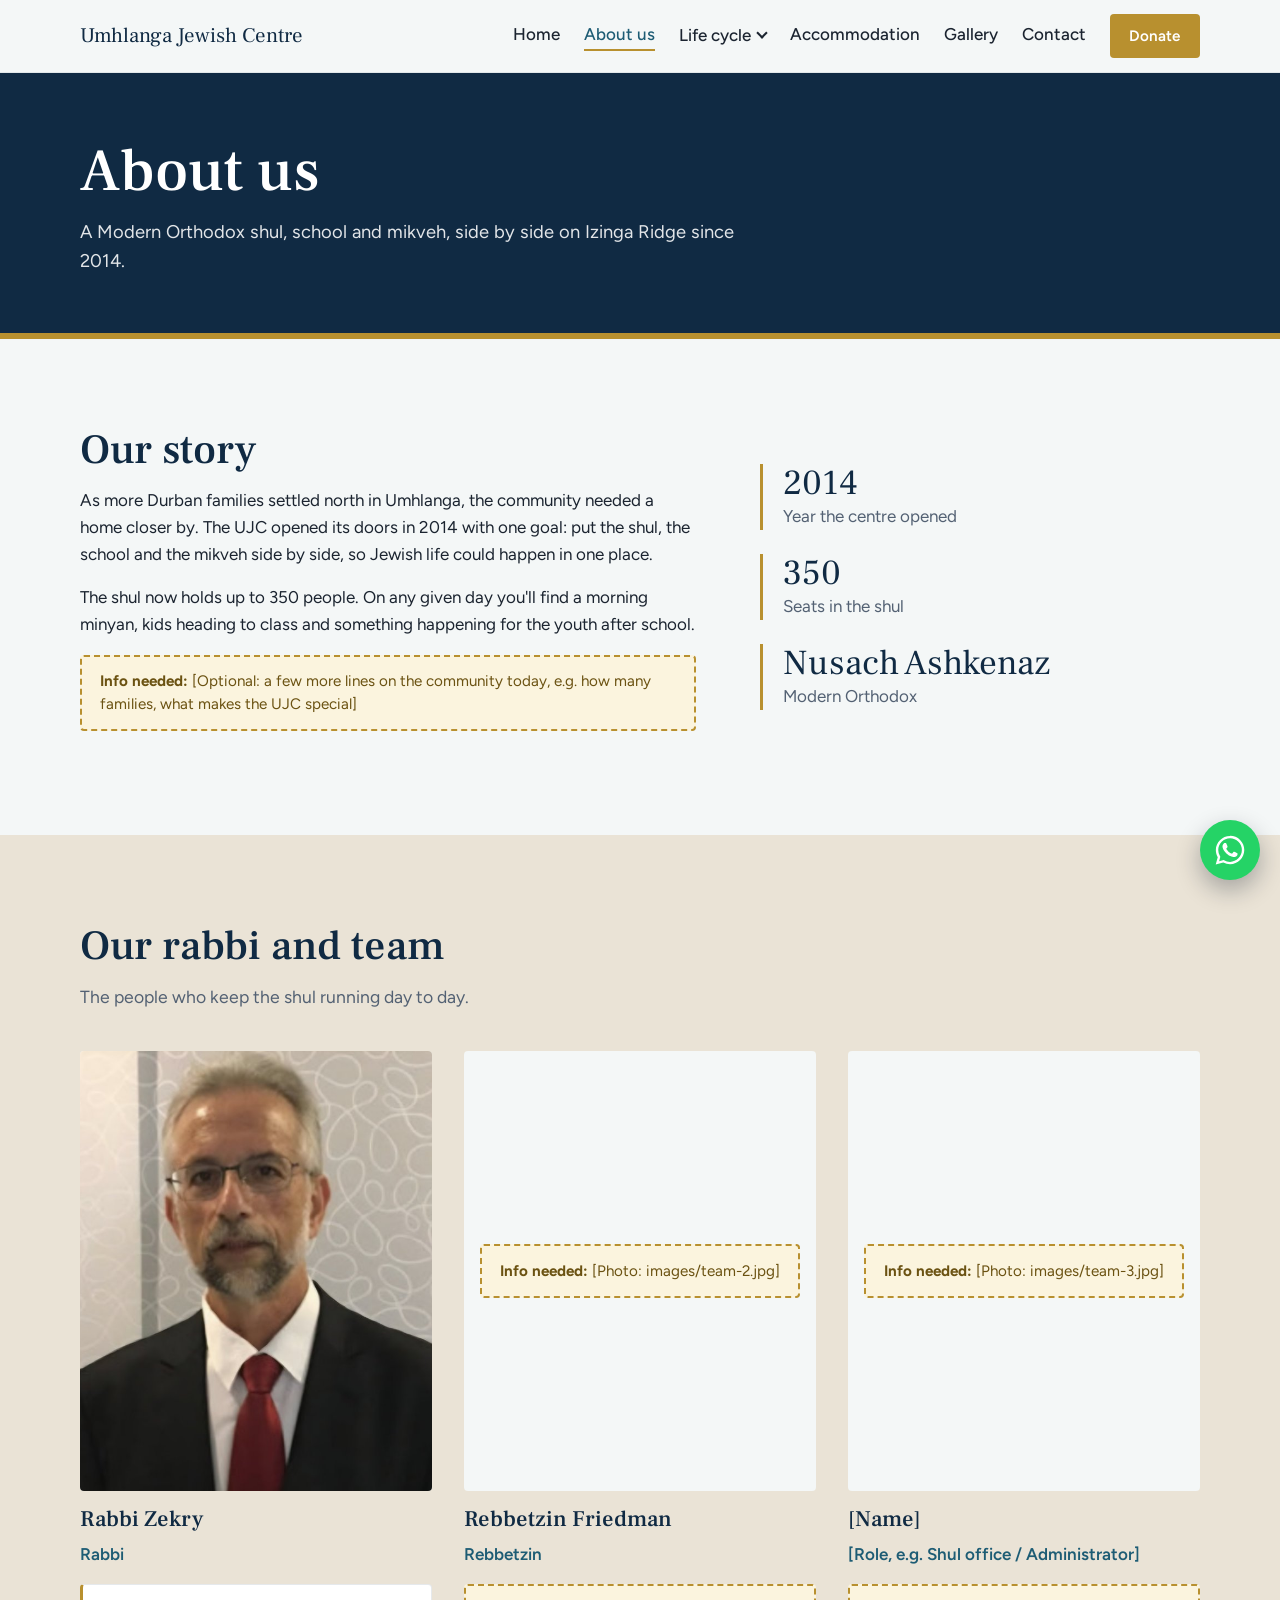
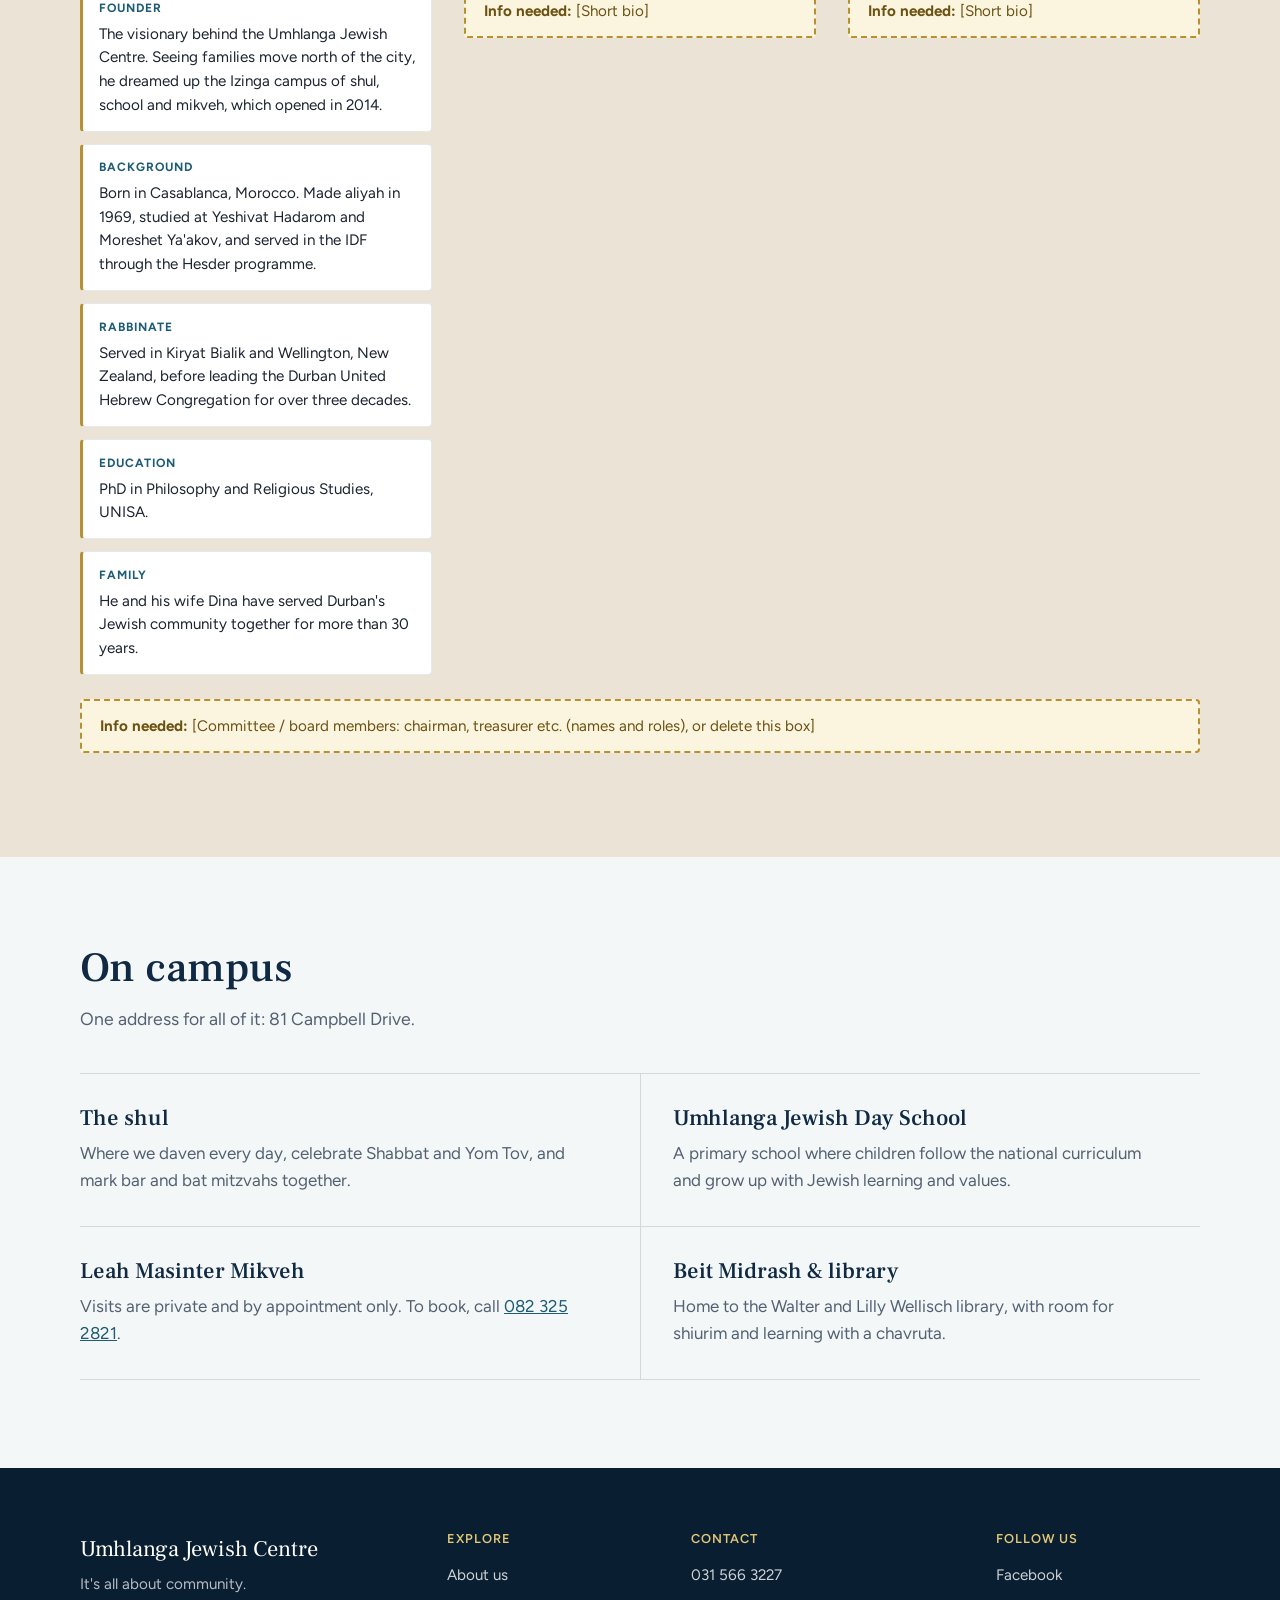
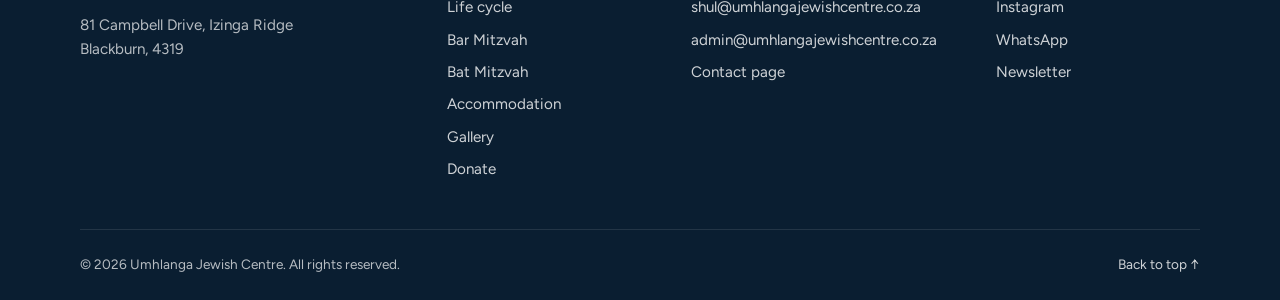
==== about.html @ f7ba9259 "Split Rabbi Zekry bio into labelled boxes Co-Authored-By: Claude Opus 5.5 <noreply@anthropic.com> Cl" ====
<!DOCTYPE html>
<html lang="en-ZA">
<head>
  <meta charset="UTF-8">
  <meta name="viewport" content="width=device-width, initial-scale=1, viewport-fit=cover">
  <title>About us | Umhlanga Jewish Centre</title>
  <meta name="description" content="The story of the Umhlanga Jewish Centre, our rabbi and team, and what's on our Izinga Ridge campus.">
  <meta name="theme-color" content="#F4F7F7">

  <!-- Favicon -->
  <link rel="icon" href="images/favicon.svg" type="image/svg+xml">
  <link rel="apple-touch-icon" href="images/apple-touch-icon.png">

  <!-- Link previews (WhatsApp, Facebook, etc.) -->
  <!-- TODO: change the URLs below if the live domain is different -->
  <meta property="og:type" content="website">
  <meta property="og:site_name" content="Umhlanga Jewish Centre">
  <meta property="og:title" content="About us | Umhlanga Jewish Centre">
  <meta property="og:description" content="The story of the Umhlanga Jewish Centre, our rabbi and team, and what's on our Izinga Ridge campus.">
  <meta property="og:url" content="https://www.umhlangajewishcentre.co.za/about.html">
  <meta property="og:image" content="https://www.umhlangajewishcentre.co.za/images/og-image.jpg">
  <meta property="og:image:width" content="1200">
  <meta property="og:image:height" content="630">
  <meta name="twitter:card" content="summary_large_image">

  <link rel="preconnect" href="https://fonts.googleapis.com">
  <link rel="preconnect" href="https://fonts.gstatic.com" crossorigin>
  <link href="https://fonts.googleapis.com/css2?family=Frank+Ruhl+Libre:wght@400;500;700&family=Figtree:wght@400;500;600&display=swap" rel="stylesheet">
  <link rel="stylesheet" href="css/style.css">
</head>
<body>

  <a class="skip-link" href="#main">Skip to content</a>

  <!-- ===== HEADER (same on every page) ===== -->
  <header class="site-header">
    <div class="container header-inner">
      <a href="index.html" class="brand">
        <img src="images/logo.png" alt="Umhlanga Jewish Centre" class="brand-logo" onerror="this.style.display='none';this.nextElementSibling.style.display='block'">
        <span class="brand-text">Umhlanga Jewish Centre</span>
      </a>

      <button class="nav-toggle" aria-expanded="false" aria-controls="site-nav" aria-label="Open menu">
        <span class="bar"></span>
        <span class="bar"></span>
        <span class="bar"></span>
      </button>

      <nav id="site-nav" class="site-nav" aria-label="Main">
        <a href="index.html">Home</a>
        <a href="about.html" aria-current="page" class="is-active">About us</a>
        <div class="nav-dropdown">
          <button class="dropdown-toggle" aria-expanded="false" aria-controls="lifecycle-menu">Life cycle <span class="caret" aria-hidden="true"></span></button>
          <ul class="dropdown-menu" id="lifecycle-menu">
            <li><a href="lifecycle.html">Overview</a></li>
            <li><a href="bar-mitzvah.html">Bar Mitzvah</a></li>
            <li><a href="bat-mitzvah.html">Bat Mitzvah</a></li>
          </ul>
        </div>
        <a href="accommodation.html">Accommodation</a>
        <a href="gallery.html">Gallery</a>
        <a href="contact.html">Contact</a>
        <a href="donate.html" class="btn btn-gold btn-small">Donate</a>
      </nav>
    </div>
  </header>

  <main id="main">

    <section class="page-hero">
      <div class="container">
        <h1>About us</h1>
        <p class="page-hero-lead">A Modern Orthodox shul, school and mikveh, side by side on Izinga Ridge since 2014.</p>
      </div>
    </section>

    <section class="section">
      <div class="container about-grid about-grid-light">
        <div>
          <h2>Our story</h2>
          <p>As more Durban families settled north in Umhlanga, the community needed a home closer by. The UJC opened its doors in 2014 with one goal: put the shul, the school and the mikveh side by side, so Jewish life could happen in one place.</p>
          <p>The shul now holds up to 350 people. On any given day you'll find a morning minyan, kids heading to class and something happening for the youth after school.</p>
          <div class="info-needed"><strong>Info needed:</strong> [Optional: a few more lines on the community today, e.g. how many families, what makes the UJC special]</div>
        </div>
        <dl class="facts facts-light">
          <div><dt>2014</dt><dd>Year the centre opened</dd></div>
          <div><dt>350</dt><dd>Seats in the shul</dd></div>
          <div><dt>Nusach Ashkenaz</dt><dd>Modern Orthodox</dd></div>
        </dl>
      </div>
    </section>

    <section class="section section-sand">
      <div class="container">
        <h2>Our rabbi and team</h2>
        <p class="section-lead">The people who keep the shul running day to day.</p>
        <div class="team-grid">
          <article class="team-member">
            <div class="team-photo has-photo"><img src="images/team-rabbi.jpg" alt="Rabbi Zekry" loading="lazy"></div>
            <h3>Rabbi Zekry</h3>
            <p class="team-role">Rabbi</p>
            <div class="bio-boxes">
              <div class="bio-box">
                <span class="bio-label">Founder</span>
                <p>The visionary behind the Umhlanga Jewish Centre. Seeing families move north of the city, he dreamed up the Izinga campus of shul, school and mikveh, which opened in 2014.</p>
              </div>
              <div class="bio-box">
                <span class="bio-label">Background</span>
                <p>Born in Casablanca, Morocco. Made aliyah in 1969, studied at Yeshivat Hadarom and Moreshet Ya'akov, and served in the IDF through the Hesder programme.</p>
              </div>
              <div class="bio-box">
                <span class="bio-label">Rabbinate</span>
                <p>Served in Kiryat Bialik and Wellington, New Zealand, before leading the Durban United Hebrew Congregation for over three decades.</p>
              </div>
              <div class="bio-box">
                <span class="bio-label">Education</span>
                <p>PhD in Philosophy and Religious Studies, UNISA.</p>
              </div>
              <div class="bio-box">
                <span class="bio-label">Family</span>
                <p>He and his wife Dina have served Durban's Jewish community together for more than 30 years.</p>
              </div>
            </div>
          </article>
          <article class="team-member">
            <div class="team-photo"><span class="info-needed"><strong>Info needed:</strong> [Photo: images/team-2.jpg]</span></div>
            <h3>Rebbetzin Friedman</h3>
            <p class="team-role">Rebbetzin</p>
            <div class="info-needed"><strong>Info needed:</strong> [Short bio]</div>
          </article>
          <article class="team-member">
            <div class="team-photo"><span class="info-needed"><strong>Info needed:</strong> [Photo: images/team-3.jpg]</span></div>
            <h3>[Name]</h3>
            <p class="team-role">[Role, e.g. Shul office / Administrator]</p>
            <div class="info-needed"><strong>Info needed:</strong> [Short bio]</div>
          </article>
        </div>
        <div class="info-needed"><strong>Info needed:</strong> [Committee / board members: chairman, treasurer etc. (names and roles), or delete this box]</div>
      </div>
    </section>

    <!-- ===== ON CAMPUS ===== -->
    <!-- Photos: add campus-shul.jpg, campus-school.jpg, campus-mikveh.jpg, campus-library.jpg to images/ (landscape, about 1200x800). Missing photos hide themselves. -->
    <section class="section" id="campus">
      <div class="container">
        <h2>On campus</h2>
        <p class="section-lead">One address for all of it: 81 Campbell Drive.</p>

        <div class="campus-list">
          <article class="campus-item">
            <div class="photo-frame"><img src="images/campus-shul.jpg" alt="Inside the UJC shul" class="campus-photo" loading="lazy" onerror="this.parentNode.style.display='none'"></div>
            <h3>The shul</h3>
            <p>Where we daven every day, celebrate Shabbat and Yom Tov, and mark bar and bat mitzvahs together.</p>
          </article>
          <article class="campus-item">
            <div class="photo-frame"><img src="images/campus-school.jpg" alt="Umhlanga Jewish Day School" class="campus-photo" loading="lazy" onerror="this.parentNode.style.display='none'"></div>
            <h3>Umhlanga Jewish Day School</h3>
            <p>A primary school where children follow the national curriculum and grow up with Jewish learning and values.</p>
          </article>
          <article class="campus-item">
            <div class="photo-frame"><img src="images/campus-mikveh.jpg" alt="Leah Masinter Mikveh" class="campus-photo" loading="lazy" onerror="this.parentNode.style.display='none'"></div>
            <h3>Leah Masinter Mikveh</h3>
            <p>Visits are private and by appointment only. To book, call <a href="tel:+27823252821">082 325 2821</a>.</p>
          </article>
          <article class="campus-item">
            <div class="photo-frame"><img src="images/campus-library.jpg" alt="The Beit Midrash and library" class="campus-photo" loading="lazy" onerror="this.parentNode.style.display='none'"></div>
            <h3>Beit Midrash &amp; library</h3>
            <p>Home to the Walter and Lilly Wellisch library, with room for shiurim and learning with a chavruta.</p>
          </article>
        </div>
      </div>
    </section>

  </main>

  <!-- ===== FOOTER (same on every page) ===== -->
  <footer class="site-footer">
    <div class="container footer-grid">
      <div class="footer-brand">
        <p class="footer-name">Umhlanga Jewish Centre</p>
        <p>It's all about community.</p>
        <address>
          81 Campbell Drive, Izinga Ridge<br>
          Blackburn, 4319
        </address>
      </div>

      <div>
        <h3 class="footer-heading">Explore</h3>
        <ul class="footer-links">
          <li><a href="about.html">About us</a></li>
          <li><a href="lifecycle.html">Life cycle</a></li>
          <li><a href="bar-mitzvah.html">Bar Mitzvah</a></li>
          <li><a href="bat-mitzvah.html">Bat Mitzvah</a></li>
          <li><a href="accommodation.html">Accommodation</a></li>
          <li><a href="gallery.html">Gallery</a></li>
          <li><a href="donate.html">Donate</a></li>
        </ul>
      </div>

      <div>
        <h3 class="footer-heading">Contact</h3>
        <ul class="footer-links">
          <li><a href="tel:+27315663227">031 566 3227</a></li>
          <li><a href="mailto:shul@umhlangajewishcentre.co.za">shul@umhlangajewishcentre.co.za</a></li>
          <li><a href="mailto:admin@umhlangajewishcentre.co.za">admin@umhlangajewishcentre.co.za</a></li>
          <li><a href="contact.html">Contact page</a></li>
        </ul>
      </div>

      <div>
        <h3 class="footer-heading">Follow us</h3>
        <ul class="footer-links">
          <!-- TODO: put the real page links in and remove any the UJC doesn't use -->
          <li><a href="https://www.facebook.com/" target="_blank" rel="noopener">Facebook</a></li>
          <li><a href="https://www.instagram.com/" target="_blank" rel="noopener">Instagram</a></li>
          <li><a href="https://wa.me/27000000000" target="_blank" rel="noopener">WhatsApp</a></li>
          <li><a href="mailto:shul@umhlangajewishcentre.co.za?subject=Please%20add%20me%20to%20the%20UJC%20newsletter">Newsletter</a></li>
        </ul>
      </div>
    </div>

    <div class="container footer-bottom">
      <!-- TODO: add the NPO / PBO number here once confirmed, e.g. "NPO 000-000" -->
      <p>&copy; <span id="year">2026</span> Umhlanga Jewish Centre. All rights reserved.</p>
      <p><a href="#main">Back to top &uarr;</a></p>
    </div>
  </footer>

  <!-- ===== WhatsApp bubble (every page) =====
       TODO: replace 27000000000 with the UJC WhatsApp number in international format,
       no + or spaces, e.g. 082 123 4567 becomes 27821234567. Must be a cellphone, not the landline. -->
  <a href="https://wa.me/27000000000?text=Hi%20UJC%2C%20I%20have%20a%20question" class="whatsapp-bubble" target="_blank" rel="noopener" aria-label="Chat to us on WhatsApp">
    <svg viewBox="0 0 24 24" width="30" height="30" aria-hidden="true" fill="currentColor"><path d="M17.47 14.38c-.3-.15-1.76-.87-2.03-.97-.27-.1-.47-.15-.67.15-.2.3-.77.97-.94 1.17-.17.2-.35.22-.65.07-.3-.15-1.26-.46-2.4-1.48-.89-.79-1.49-1.77-1.66-2.07-.17-.3-.02-.46.13-.61.13-.13.3-.35.45-.52.15-.17.2-.3.3-.5.1-.2.05-.37-.03-.52-.07-.15-.67-1.62-.92-2.22-.24-.58-.49-.5-.67-.51h-.57c-.2 0-.52.07-.79.37-.27.3-1.04 1.02-1.04 2.48 0 1.46 1.07 2.88 1.21 3.08.15.2 2.1 3.2 5.08 4.49.71.31 1.26.49 1.69.63.71.23 1.36.2 1.87.12.57-.09 1.76-.72 2.01-1.41.25-.7.25-1.29.17-1.41-.07-.13-.27-.2-.57-.35zM12.04 21.5h-.01a9.43 9.43 0 0 1-4.8-1.31l-.35-.21-3.57.94.95-3.48-.22-.36a9.4 9.4 0 0 1-1.44-5.02c0-5.2 4.24-9.44 9.45-9.44 2.52 0 4.89.99 6.67 2.77a9.37 9.37 0 0 1 2.76 6.68c0 5.21-4.24 9.44-9.44 9.44zm8.04-17.48A11.3 11.3 0 0 0 12.04.7C5.77.7.67 5.8.67 12.06c0 2 .52 3.96 1.52 5.68L.57 23.65l6.04-1.58a11.33 11.33 0 0 0 5.43 1.38h.01c6.27 0 11.37-5.1 11.37-11.37 0-3.04-1.18-5.89-3.34-8.04z"/></svg>
  </a>

  <!-- Sticky call / directions bar, phones only -->
  <nav class="action-bar" aria-label="Quick actions">
    <a href="tel:+27315663227" class="action-call">Call the office</a>
    <a href="https://www.google.com/maps/dir/?api=1&amp;destination=81+Campbell+Dr,+Izinga+Ridge,+Blackburn,+4319" class="action-directions" target="_blank" rel="noopener">Directions</a>
  </nav>

  <script src="js/main.js"></script>
</body>
</html>
---- css/style.css ----
/* ===== Tokens ===== */
:root {
  --ink: #102A43;       /* deep ocean navy */
  --ocean: #1D5C74;     /* Indian Ocean teal */
  --salt: #F4F7F7;      /* cool white */
  --sand: #EAE3D6;      /* beach sand, used sparingly */
  --gold: #B8902F;      /* Torah-crown gold */
  --gold-light: #E3C877;
  --text: #1B2430;
  --muted: #536173;

  --serif: "Frank Ruhl Libre", Georgia, serif;
  --sans: "Figtree", system-ui, sans-serif;

  --max: 1120px;

  /* One radius scale: square-ish, it's a place, not an app */
  --radius: 4px;
  --radius-lg: 6px;

  --ease-out: cubic-bezier(0.23, 1, 0.32, 1);
}

* { box-sizing: border-box; margin: 0; padding: 0; }

html {
  scroll-behavior: smooth;
  scroll-padding-top: 80px;
  -webkit-tap-highlight-color: transparent;
  -webkit-text-size-adjust: 100%;
}

/* Taps fire instantly, and button labels don't get selected on long-press */
button, .btn, .nav-toggle, .site-nav a, .action-bar a {
  touch-action: manipulation;
  user-select: none;
  -webkit-user-select: none;
}

body {
  font-family: var(--sans);
  font-size: 1.0625rem;
  line-height: 1.6;
  color: var(--text);
  background: var(--salt);
}

img { max-width: 100%; display: block; }

a { color: var(--ocean); }

:focus-visible { outline: 3px solid var(--gold); outline-offset: 3px; }

h1, h2, h3 { font-family: var(--serif); font-weight: 500; line-height: 1.15; color: var(--ink); }
h1 { font-size: clamp(2.4rem, 5vw, 3.75rem); }
h2 { font-size: clamp(2rem, 3.5vw, 2.6rem); margin-bottom: 0.75rem; }
h3 { font-size: 1.4rem; margin-bottom: 0.5rem; }

.container { width: min(var(--max), 100% - 2.5rem); margin-inline: auto; }

.skip-link { position: absolute; left: -999px; top: 0; background: var(--gold); color: var(--ink); padding: 0.5rem 1rem; z-index: 100; }
.skip-link:focus { left: 1rem; }

.small { font-size: 0.9rem; color: var(--muted); }

/* ===== Buttons ===== */
.btn {
  display: inline-block;
  font-family: var(--sans);
  font-weight: 600;
  font-size: 1rem;
  padding: 0.8rem 1.5rem;
  border-radius: var(--radius);
  text-decoration: none;
  border: 2px solid transparent;
  transition: background-color 160ms ease, color 160ms ease, transform 120ms var(--ease-out);
}
.btn:active { transform: scale(0.97); }
.btn-small { padding: 0.5rem 1.1rem; font-size: 0.95rem; }
.btn-gold { background: var(--gold); color: #fff; }
.btn-ghost { border-color: rgba(255,255,255,0.6); color: #fff; }
.btn-ocean { background: var(--ocean); color: #fff; }

/* ===== Header ===== */
.site-header {
  position: sticky; top: 0; z-index: 50;
  background: rgba(244, 247, 247, 0.95);
  backdrop-filter: blur(8px);
  border-bottom: 1px solid rgba(16, 42, 67, 0.08);
}
.site-header { padding-top: env(safe-area-inset-top, 0px); }
.header-inner { display: flex; align-items: center; justify-content: space-between; height: 72px; }
.brand { text-decoration: none; display: flex; align-items: center; }
.brand-logo { height: 48px; width: auto; }
.brand-text { display: none; font-family: var(--serif); font-size: 1.3rem; color: var(--ink); }

.site-nav { display: flex; align-items: center; gap: 1.75rem; }
.site-nav a:not(.btn) { color: var(--text); text-decoration: none; font-weight: 500; }

.site-nav a:not(.btn) {
  background: linear-gradient(var(--gold), var(--gold)) left bottom / 0% 2px no-repeat;
  padding-bottom: 2px;
  transition: background-size 200ms var(--ease-out), color 160ms ease;
}
.site-nav a.is-active:not(.btn) { color: var(--ocean); background-size: 100% 2px; }

.nav-toggle { display: none; background: none; border: 0; width: 44px; height: 44px; padding: 10px; cursor: pointer; border-radius: var(--radius); }
.nav-toggle .bar { display: block; height: 2px; background: var(--ink); border-radius: 2px; margin: 5px 0; transition: transform 200ms var(--ease-out), opacity 160ms ease; }
.nav-toggle[aria-expanded="true"] .bar:nth-child(1) { transform: translateY(7px) rotate(45deg); }
.nav-toggle[aria-expanded="true"] .bar:nth-child(2) { opacity: 0; }
.nav-toggle[aria-expanded="true"] .bar:nth-child(3) { transform: translateY(-7px) rotate(-45deg); }

/* ===== Hero ===== */
.hero {
  background:
    linear-gradient(rgba(16,42,67,0.86), rgba(16,42,67,0.86)),
    url("../images/hero.jpg") center / cover no-repeat,
    var(--ink);
  color: #fff;
  padding: 5rem 0 6rem;
  min-height: calc(100svh - 72px);
  display: flex;
  align-items: center;
  position: relative;
  overflow: hidden;
}
.hero-inner { width: min(var(--max), 100% - 2.5rem); }

/* Hero enters once on load */
.hero-copy, .shabbat-card { animation: hero-in 700ms var(--ease-out) both; }
.shabbat-card { animation-delay: 120ms; }
@keyframes hero-in { from { opacity: 0; transform: translateY(12px); } }
/* Soft wave at the base: the coastline */
.hero::after {
  content: "";
  position: absolute; left: 0; right: 0; bottom: -1px; height: 60px;
  background: var(--salt);
  clip-path: path("M0,40 C240,10 480,60 720,35 C960,10 1200,55 1440,30 L1440,60 L0,60 Z");
  -webkit-mask: none;
}
@supports not (clip-path: path("M0,0")) { .hero::after { display: none; } }

.hero-inner { display: grid; grid-template-columns: 1.3fr 1fr; gap: 4rem; align-items: center; }
.hero h1 { color: #fff; margin-bottom: 1.25rem; max-width: 16ch; }
.hero-hebrew { font-family: var(--serif); font-size: clamp(3.5rem, 8vw, 6rem); line-height: 1; color: var(--gold-light); text-align: left; margin-bottom: 0.5rem; }
.hero-lead { font-size: 1.15rem; max-width: 52ch; color: rgba(255,255,255,0.88); margin-bottom: 2rem; }
.hero-actions { display: flex; flex-wrap: wrap; gap: 1rem; }

/* The memorable element: the live Shabbat card */
.shabbat-card {
  background: var(--salt);
  color: var(--text);
  border-radius: var(--radius-lg);
  padding: 2rem;
  border-top: 6px solid var(--gold);
  box-shadow: 0 30px 60px rgba(5, 20, 35, 0.35);
}
.shabbat-label { font-weight: 600; color: var(--ocean); margin-bottom: 0.25rem; }
.shabbat-parsha { font-family: var(--serif); font-size: 2rem; color: var(--ink); line-height: 1.2; }
.shabbat-hebdate { font-family: var(--serif); font-size: 1.15rem; color: var(--gold); text-align: left; margin-bottom: 1.25rem; min-height: 1.5em; }
.shabbat-row { display: flex; justify-content: space-between; align-items: baseline; padding: 0.85rem 0; border-top: 1px solid rgba(16,42,67,0.12); }
.shabbat-row strong { font-family: var(--serif); font-size: 2.2rem; font-weight: 500; color: var(--ink); font-variant-numeric: tabular-nums; }
.shabbat-date { color: var(--muted); margin-top: 0.5rem; }
.shabbat-note { font-size: 0.8rem; color: var(--muted); margin-top: 0.25rem; }

/* Loading shimmer while Hebcal loads */
.skeleton {
  display: inline-block; vertical-align: middle; border-radius: var(--radius);
  background: linear-gradient(90deg, #e2e8ec 25%, #f1f4f6 50%, #e2e8ec 75%);
  background-size: 200% 100%;
  animation: shimmer 1.2s linear infinite;
}
.skeleton-title { width: 70%; height: 1.6rem; }
.skeleton-time { width: 5.5rem; height: 1.8rem; }
@keyframes shimmer { from { background-position: 200% 0; } to { background-position: -200% 0; } }

/* ===== Sections ===== */
.section { padding: 5.5rem 0; }
.section-lead { color: var(--muted); max-width: 60ch; margin-bottom: 2.5rem; font-size: 1.1rem; }

.section-ocean { background: var(--ink); color: rgba(255,255,255,0.88); }
.section-ocean h2, .section-ocean h3 { color: #fff; }
.section-ocean a:not(.btn) { color: var(--gold-light); }
.section-ocean .small { color: rgba(255,255,255,0.7); }

.section-sand { background: var(--sand); }

/* Service times */
.times-grid { display: grid; grid-template-columns: 1fr 1fr; gap: 3rem; }
.times-block h3 { padding-bottom: 0.5rem; border-bottom: 2px solid var(--gold); }
.times-table { width: 100%; border-collapse: collapse; }
.times-table th { position: absolute; width: 1px; height: 1px; overflow: hidden; clip: rect(0 0 0 0); white-space: nowrap; }
.times-table td { padding: 0.9rem 0; border-bottom: 1px solid rgba(16,42,67,0.1); vertical-align: top; }
.times-table td:last-child { text-align: right; font-weight: 600; color: var(--ink); white-space: nowrap; padding-left: 1rem; }
.times-help { margin-top: 2rem; color: var(--muted); }

/* About */
.about-grid { display: grid; grid-template-columns: 1.4fr 1fr; gap: 4rem; align-items: center; }
.about-grid p { max-width: 60ch; margin-bottom: 1rem; }
.facts { display: grid; gap: 1.5rem; }
.facts div { border-left: 3px solid var(--gold); padding-left: 1.25rem; }
.facts dt { font-family: var(--serif); font-size: 2.2rem; color: #fff; line-height: 1.1; }
.facts dd { color: rgba(255,255,255,0.7); }

/* Campus */
.campus-list { display: grid; grid-template-columns: repeat(2, 1fr); gap: 0; border-top: 1px solid rgba(16,42,67,0.15); }
.campus-item { padding: 2rem 2rem 2rem 0; border-bottom: 1px solid rgba(16,42,67,0.15); }
.campus-item:nth-child(even) { padding-left: 2rem; border-left: 1px solid rgba(16,42,67,0.15); }
.campus-item p { color: var(--muted); max-width: 46ch; }
.photo-frame { overflow: hidden; border-radius: var(--radius); margin-bottom: 1.25rem; aspect-ratio: 3 / 2; background: var(--sand); }
.campus-photo { width: 100%; height: 100%; object-fit: cover; transition: transform 400ms var(--ease-out); }

/* Events */
.events-layout { display: grid; grid-template-columns: 1.5fr 1fr; gap: 2rem; align-items: start; }
.events-list { display: grid; gap: 1rem; }
.event { display: flex; gap: 1.5rem; align-items: center; background: var(--salt); padding: 1.25rem 1.5rem; border-radius: var(--radius-lg); }
.event-date { flex: 0 0 72px; text-align: center; background: var(--ink); color: #fff; border-radius: var(--radius); padding: 0.5rem 0; }
.event-day { display: block; font-family: var(--serif); font-size: 1.6rem; line-height: 1.1; }
.event-month { font-size: 0.8rem; color: var(--gold-light); }
.event h3 { font-size: 1.25rem; margin-bottom: 0.2rem; }
.event p { color: var(--muted); }
.newsletter-card { background: var(--ink); color: rgba(255,255,255,0.85); border-radius: var(--radius-lg); padding: 2rem; border-top: 6px solid var(--gold); }
.newsletter-card h3 { color: #fff; }
.newsletter-card p { margin-bottom: 1.5rem; }
.newsletter-card .btn-ocean { background: var(--gold); }

/* Donate */
.donate-grid { display: grid; grid-template-columns: repeat(3, 1fr); gap: 1.5rem; }
.donate-option { background: #fff; border: 1px solid rgba(16,42,67,0.12); border-radius: var(--radius-lg); padding: 2rem; display: flex; flex-direction: column; gap: 1rem; align-items: flex-start; }
.donate-option p { color: var(--muted); }
.qr { width: 140px; height: auto; border-radius: var(--radius); }
.bank { width: 100%; }
.bank div { display: flex; justify-content: space-between; gap: 1rem; padding: 0.4rem 0; border-bottom: 1px dashed rgba(16,42,67,0.15); }
.bank dt { color: var(--muted); }
.tax-note { margin-top: 1.5rem; padding: 1rem 1.25rem; background: var(--sand); border-left: 4px solid var(--gold); border-radius: var(--radius); }
.bank dd { font-weight: 600; text-align: right; font-variant-numeric: tabular-nums; }

/* Contact */
.contact-grid { display: grid; grid-template-columns: 1fr 1.3fr; gap: 3rem; align-items: start; }
address { font-style: normal; font-size: 1.2rem; margin: 1rem 0 1.5rem; color: #fff; }
.address-big { font-family: var(--serif); font-size: clamp(2.2rem, 4.5vw, 3.4rem); line-height: 1.05; margin: 1.25rem 0 1.75rem; }
.address-big span { display: block; font-family: var(--sans); font-size: 1.05rem; color: rgba(255,255,255,0.7); margin-top: 0.75rem; line-height: 1.5; }
.contact-actions { display: flex; flex-wrap: wrap; gap: 0.75rem; margin-bottom: 2rem; }
.contact-list { list-style: none; margin-bottom: 1.5rem; }
.contact-list li { padding: 0.5rem 0; border-bottom: 1px solid rgba(255,255,255,0.12); }
.contact-list span { display: inline-block; width: 80px; color: rgba(255,255,255,0.6); }
.map iframe { width: 100%; height: 380px; border: 0; border-radius: var(--radius-lg); }

/* Footer */
.site-footer { background: #0A1E31; color: rgba(255,255,255,0.7); padding: 4rem 0 0; font-size: 0.95rem; }
.footer-grid { display: grid; grid-template-columns: 1.6fr 1fr 1.3fr 1fr; gap: 2.5rem; padding-bottom: 3rem; }
.footer-name { font-family: var(--serif); font-size: 1.4rem; color: #fff; margin-bottom: 0.25rem; }
.site-footer address { font-style: normal; margin: 1rem 0 0; font-size: 0.95rem; color: rgba(255,255,255,0.7); }
.footer-heading { font-family: var(--sans); font-size: 0.8rem; font-weight: 600; letter-spacing: 0.08em; text-transform: uppercase; color: var(--gold-light); margin-bottom: 1rem; }
.footer-links { list-style: none; display: grid; gap: 0.5rem; }
.site-footer a { color: rgba(255,255,255,0.8); text-decoration: none; overflow-wrap: anywhere; }
.footer-bottom { display: flex; justify-content: space-between; flex-wrap: wrap; gap: 1rem; padding: 1.5rem 0 calc(1.5rem + env(safe-area-inset-bottom, 0px)); border-top: 1px solid rgba(255,255,255,0.1); font-size: 0.85rem; }

/* ===== Hover layer: mouse/trackpad only, so taps don't leave stuck hover states ===== */
@media (hover: hover) and (pointer: fine) {
  a:hover { color: var(--ink); }
  .btn-gold:hover { background: var(--ink); color: #fff; }
  .btn-ghost:hover { background: #fff; color: var(--ink); }
  .btn-ocean:hover { background: var(--ink); color: #fff; }
  .site-nav a:not(.btn):hover { color: var(--ocean); background-size: 100% 2px; }
  .newsletter-card .btn-ocean:hover { background: #fff; color: var(--ink); }
  .section-ocean .btn-ghost:hover { color: var(--ink); }
  .site-footer a:hover { color: var(--gold-light); }
  .campus-item:hover .campus-photo { transform: scale(1.03); }
}

/* ===== Mobile action bar: call or get directions in one tap ===== */
.action-bar { display: none; }

/* ===== Responsive ===== */
@media (max-width: 900px) {
  .hero-inner, .about-grid, .contact-grid, .times-grid { grid-template-columns: 1fr; gap: 2.5rem; }
  .donate-grid, .events-layout { grid-template-columns: 1fr; }
  .footer-grid { grid-template-columns: 1fr 1fr; }
  .hero { padding: 3.5rem 0 5rem; }
}

@media (max-width: 760px) {
  .nav-toggle { display: block; }
  /* backdrop-filter would trap the fixed menu inside the header, so use a solid header on phones */
  .site-header { backdrop-filter: none; -webkit-backdrop-filter: none; background: var(--salt); }
  /* Full-screen menu */
  .site-nav {
    display: none;
    position: fixed; top: calc(72px + env(safe-area-inset-top, 0px)); left: 0; right: 0; bottom: 0;
    flex-direction: column; align-items: stretch; gap: 0;
    background: var(--salt); padding: 1rem 1.25rem 2rem;
    overflow-y: auto; overscroll-behavior: contain;
  }
  .site-nav.open { display: flex; }
  .site-nav a:not(.btn) { padding: 1rem 0; font-size: 1.35rem; font-family: var(--serif); border-bottom: 1px solid rgba(16,42,67,0.1); background: none; }
  .site-nav .btn { margin-top: 1.5rem; text-align: center; padding: 1rem; }

  .hero { min-height: calc(100svh - 72px - 64px); }
  .hero-actions .btn, .contact-actions .btn { flex: 1 1 100%; text-align: center; }

  .action-bar {
    display: flex; position: fixed; left: 0; right: 0; bottom: 0; z-index: 40;
    background: var(--ink); padding: 0.6rem 0.75rem calc(0.6rem + env(safe-area-inset-bottom, 0px));
    gap: 0.6rem; box-shadow: 0 -8px 24px rgba(5,20,35,0.2);
  }
  .action-bar a {
    flex: 1; text-align: center; min-height: 44px; display: flex; align-items: center; justify-content: center;
    font-weight: 600; text-decoration: none; border-radius: var(--radius);
    transition: transform 120ms var(--ease-out);
  }
  .action-bar a:active { transform: scale(0.97); }
  .action-call { background: var(--gold); color: #fff; }
  .action-directions { border: 2px solid rgba(255,255,255,0.5); color: #fff; }
  body { padding-bottom: calc(64px + env(safe-area-inset-bottom, 0px)); }
  body.menu-open { overflow: hidden; }
  body.menu-open .action-bar { display: none; }

  .campus-list { grid-template-columns: 1fr; }
  .campus-item, .campus-item:nth-child(even) { padding: 1.5rem 0; border-left: 0; }
  .section { padding: 4rem 0; }
}

@media (max-width: 480px) {
  .footer-grid { grid-template-columns: 1fr; }
  .times-table td:last-child { white-space: normal; }
  .donate-option { padding: 1.5rem; min-width: 0; }
  .bank div { flex-wrap: wrap; }
  .bank dd { overflow-wrap: anywhere; }
}

@media (prefers-reduced-motion: reduce) {
  html { scroll-behavior: auto; }
  * { transition: none !important; animation: none !important; }
  .skeleton { background: #e2e8ec; }
}

/* =====================================================================
   MULTI-PAGE ADDITIONS
   ===================================================================== */

/* ===== Info-needed boxes: search the HTML for "info-needed" to find every gap ===== */
.info-needed {
  display: block;
  margin: 1rem 0;
  padding: 0.85rem 1.1rem;
  background: #FBF4DE;
  border: 2px dashed var(--gold);
  border-radius: var(--radius);
  color: #6B5212;
  font-size: 0.95rem;
  line-height: 1.5;
}
.info-needed strong { color: #6B5212; }

/* ===== Dropdown (Life cycle) ===== */
.nav-dropdown { position: relative; }
.dropdown-toggle {
  background: none; border: 0; cursor: pointer;
  font: 500 1.0625rem var(--sans); color: var(--text);
  display: inline-flex; align-items: center; gap: 0.4rem; padding: 0 0 2px;
}
.dropdown-toggle.is-active { color: var(--ocean); }
.caret { width: 8px; height: 8px; border-right: 2px solid currentColor; border-bottom: 2px solid currentColor; transform: translateY(-2px) rotate(45deg); transition: transform 200ms var(--ease-out); }
.dropdown-toggle[aria-expanded="true"] .caret { transform: translateY(1px) rotate(-135deg); }

.dropdown-menu {
  list-style: none;
  position: absolute; top: calc(100% + 18px); left: -1rem;
  min-width: 210px;
  background: #fff;
  border-top: 3px solid var(--gold);
  border-radius: var(--radius);
  box-shadow: 0 18px 40px rgba(5, 20, 35, 0.18);
  padding: 0.5rem 0;
  opacity: 0; visibility: hidden; transform: translateY(-6px);
  transition: opacity 160ms ease, transform 200ms var(--ease-out), visibility 0s linear 200ms;
}
.nav-dropdown.open .dropdown-menu {
  opacity: 1; visibility: visible; transform: none;
  transition: opacity 160ms ease, transform 200ms var(--ease-out);
}
.dropdown-menu a { display: block; padding: 0.6rem 1.25rem; background: none !important; }
.dropdown-menu a.is-active { color: var(--ocean); font-weight: 600; }

.site-nav { gap: 1.5rem; }
.site-nav .btn[aria-current="page"] { background: var(--ink); }

/* ===== WhatsApp bubble ===== */
.whatsapp-bubble {
  position: fixed; right: 1.25rem; bottom: 1.25rem; z-index: 45;
  width: 60px; height: 60px; border-radius: 50%;
  background: #25D366; color: #fff;
  display: flex; align-items: center; justify-content: center;
  box-shadow: 0 10px 25px rgba(5, 20, 35, 0.3);
  transition: transform 160ms var(--ease-out);
}
.whatsapp-bubble:active { transform: scale(0.94); }
.whatsapp-bubble:hover { color: #fff; }

/* ===== Inner page header ===== */
.page-hero {
  background: var(--ink);
  color: rgba(255,255,255,0.88);
  padding: 4rem 0 3.5rem;
  border-bottom: 6px solid var(--gold);
}
.page-hero h1 { color: #fff; margin-bottom: 0.75rem; }
.page-hero-hebrew { font-family: var(--serif); font-size: clamp(1.6rem, 3vw, 2.2rem); color: var(--gold-light); text-align: left; margin-bottom: 0.25rem; }
.page-hero-lead { font-size: 1.15rem; max-width: 56ch; }

.narrow { max-width: 760px; }
.intro { font-family: var(--serif); font-size: clamp(1.3rem, 2.4vw, 1.6rem); line-height: 1.45; color: var(--ink); }
.mt { margin-top: 2rem; }

/* ===== Home quick links ===== */
.quick-links { list-style: none; display: grid; grid-template-columns: repeat(4, 1fr); gap: 0; margin-top: 2rem; border-top: 1px solid rgba(255,255,255,0.15); }
.quick-links li { border-bottom: 1px solid rgba(255,255,255,0.15); }
.quick-links li + li { border-left: 1px solid rgba(255,255,255,0.15); }
.quick-links a { display: block; padding: 1.75rem 1.5rem 1.75rem 0; text-decoration: none; height: 100%; }
.quick-links li + li a { padding-left: 1.5rem; }
.ql-title { display: block; font-family: var(--serif); font-size: 1.45rem; color: #fff; margin-bottom: 0.35rem; }
.ql-text { color: rgba(255,255,255,0.7); font-size: 0.95rem; }
.section-ocean .quick-links a { color: inherit; }

/* ===== About (light versions) ===== */
.about-grid-light p { color: var(--text); }
.facts-light dt { color: var(--ink); }
.facts-light dd { color: var(--muted); }

.team-grid { display: grid; grid-template-columns: repeat(3, 1fr); gap: 2rem; margin-bottom: 1.5rem; }
.team-photo { aspect-ratio: 4 / 5; background: var(--salt); border-radius: var(--radius); display: flex; align-items: center; justify-content: center; padding: 1rem; margin-bottom: 1rem; }
.team-photo .info-needed { margin: 0; }
.team-photo.has-photo { padding: 0; overflow: hidden; }
.team-photo.has-photo img { width: 100%; height: 100%; object-fit: cover; object-position: center 20%; display: block; }
.team-role { color: var(--ocean); font-weight: 600; margin-bottom: 0.5rem; }

/* ===== Life cycle / commemoration lists ===== */
.life-list { display: grid; gap: 0; }
.life-item { padding: 2.5rem 0; border-bottom: 1px solid rgba(16,42,67,0.15); max-width: 760px; }
.life-item:first-child { padding-top: 0; }
.life-item h2 { font-size: clamp(1.6rem, 2.8vw, 2rem); }
.life-item > p { color: var(--muted); max-width: 60ch; margin-bottom: 1rem; }
.life-item-feature { max-width: none; background: var(--sand); padding: 2.5rem; border: 0; border-left: 6px solid var(--gold); margin: 1rem 0; border-radius: var(--radius); }
.life-actions { display: flex; flex-wrap: wrap; gap: 0.75rem; }

/* ===== Booking steps (a real sequence, so numbered) ===== */
.steps { list-style: none; counter-reset: step; display: grid; gap: 0; max-width: 820px; }
.steps li { counter-increment: step; position: relative; padding: 0 0 2rem 4rem; }
.steps li::before {
  content: counter(step);
  position: absolute; left: 0; top: -0.2rem;
  width: 2.6rem; height: 2.6rem; border-radius: 50%;
  background: var(--ink); color: var(--gold-light);
  font-family: var(--serif); font-size: 1.3rem;
  display: flex; align-items: center; justify-content: center;
}
.steps li:not(:last-child)::after { content: ""; position: absolute; left: 1.25rem; top: 2.6rem; bottom: 0.2rem; width: 2px; background: rgba(16,42,67,0.15); }
.steps p { color: var(--muted); }

.ticks { list-style: none; display: grid; gap: 0.6rem; margin-bottom: 1rem; max-width: 60ch; }
.ticks li { padding-left: 1.75rem; position: relative; }
.ticks li::before { content: ""; position: absolute; left: 0.2rem; top: 0.45rem; width: 0.45rem; height: 0.8rem; border-right: 2px solid var(--gold); border-bottom: 2px solid var(--gold); transform: rotate(45deg); }

.enquire { display: grid; grid-template-columns: 1.2fr 1fr; gap: 2.5rem; align-items: center; }
.enquire p { max-width: 50ch; }
.enquire-actions { display: flex; flex-direction: column; gap: 0.75rem; }
.enquire-actions .btn { text-align: center; }

/* ===== Gallery ===== */
.gallery-grid { display: grid; grid-template-columns: repeat(3, 1fr); gap: 1.25rem; margin-top: 2rem; }
.gallery-item { margin: 0; }
.gallery-open { display: block; width: 100%; padding: 0; border: 0; cursor: zoom-in; background: var(--sand); border-radius: var(--radius); overflow: hidden; aspect-ratio: 4 / 3; }
.gallery-open img { width: 100%; height: 100%; object-fit: cover; transition: transform 400ms var(--ease-out); }
.gallery-placeholder { display: none; }
.gallery-item.is-missing .gallery-open { cursor: default; border: 2px dashed var(--gold); background: #FBF4DE; display: flex; align-items: center; justify-content: center; padding: 1rem; }
.gallery-item.is-missing img { display: none; }
.gallery-item.is-missing .gallery-placeholder { display: block; color: #6B5212; font: 0.9rem var(--sans); }
.gallery-item figcaption { margin-top: 0.5rem; font-size: 0.95rem; color: var(--muted); }

.lightbox { border: 0; padding: 0; background: transparent; max-width: min(1100px, 94vw); margin: auto; }
.lightbox::backdrop { background: rgba(5, 20, 35, 0.88); }
.lightbox img { max-height: 80vh; width: auto; margin: 0 auto; border-radius: var(--radius); }
.lightbox p { color: #fff; text-align: center; margin-top: 0.75rem; }
.lightbox-close { position: fixed; top: 1rem; right: 1rem; width: 44px; height: 44px; border-radius: 50%; border: 0; background: #fff; color: var(--ink); font-size: 1.8rem; line-height: 1; cursor: pointer; }

/* ===== Contact (light version) ===== */
.contact-grid-light address, .contact-grid-light .address-big { color: var(--ink); }
.contact-grid-light .address-big span { color: var(--muted); }
.contact-grid-light .contact-list li { border-bottom-color: rgba(16,42,67,0.12); }
.contact-grid-light .contact-list span { color: var(--muted); width: 95px; }
.visitor-note { margin-top: 1.5rem; padding: 1.5rem; background: var(--sand); border-left: 4px solid var(--gold); border-radius: var(--radius); }

@media (hover: hover) and (pointer: fine) {
  .nav-dropdown:hover .dropdown-toggle { color: var(--ocean); }
  .dropdown-menu a:hover { background: var(--salt) !important; color: var(--ocean); }
  .quick-links a:hover .ql-title { color: var(--gold-light); }
  .gallery-open:hover img { transform: scale(1.03); }
  .whatsapp-bubble:hover { transform: scale(1.06); }
}

@media (max-width: 1080px) {
  .site-nav { gap: 1.1rem; }
  .site-nav a:not(.btn), .dropdown-toggle { font-size: 0.98rem; }
}

@media (max-width: 900px) {
  .quick-links { grid-template-columns: 1fr 1fr; }
  .quick-links li:nth-child(3) { border-left: 0; }
  .quick-links li:nth-child(3) a { padding-left: 0; }
  .team-grid, .gallery-grid { grid-template-columns: 1fr 1fr; }
  .enquire { grid-template-columns: 1fr; }
}

/* Switch to the hamburger menu earlier now there are more links */
@media (max-width: 1000px) {
  .nav-toggle { display: block; }
  .site-header { backdrop-filter: none; -webkit-backdrop-filter: none; background: var(--salt); }
  .site-nav {
    display: none;
    position: fixed; top: calc(72px + env(safe-area-inset-top, 0px)); left: 0; right: 0; bottom: 0;
    flex-direction: column; align-items: stretch; gap: 0;
    background: var(--salt); padding: 1rem 1.25rem 2rem;
    overflow-y: auto; overscroll-behavior: contain;
  }
  .site-nav.open { display: flex; }
  body.menu-open { overflow: hidden; }
  .site-nav a:not(.btn), .dropdown-toggle { padding: 1rem 0; font-size: 1.35rem; font-family: var(--serif); border-bottom: 1px solid rgba(16,42,67,0.1); background: none; width: 100%; text-align: left; justify-content: space-between; }
  .site-nav .btn { margin-top: 1.5rem; text-align: center; padding: 1rem; }

  /* Dropdown opens inline inside the full-screen menu */
  .dropdown-menu { position: static; box-shadow: none; border: 0; background: none; padding: 0 0 0 1rem; display: none; opacity: 1; visibility: visible; transform: none; }
  .nav-dropdown.open .dropdown-menu { display: block; }
  .dropdown-menu a { padding: 0.8rem 0; font-size: 1.15rem; }
}

@media (max-width: 760px) {
  .whatsapp-bubble { bottom: calc(76px + env(safe-area-inset-bottom, 0px)); right: 1rem; width: 54px; height: 54px; }
  body.menu-open .whatsapp-bubble { display: none; }
  .page-hero { padding: 3rem 0 2.5rem; }
  .life-item-feature { padding: 1.75rem; }
}

@media (max-width: 560px) {
  .quick-links, .team-grid, .gallery-grid { grid-template-columns: 1fr; }
  .quick-links li + li { border-left: 0; }
  .quick-links li + li a { padding-left: 0; }
}

/* ===== Accommodation ===== */
.stay-list { display: grid; gap: 1.25rem; }
.stay { display: grid; grid-template-columns: 260px 1fr; gap: 1.75rem; align-items: start; background: var(--salt); padding: 1.25rem; border-radius: var(--radius-lg); }
.stay-photo { aspect-ratio: 4 / 3; background: var(--sand); border-radius: var(--radius); display: flex; align-items: center; justify-content: center; padding: 0.75rem; }
.stay-photo .info-needed { margin: 0; }
.stay-meta { color: var(--ocean); font-weight: 600; margin-bottom: 0.25rem; }
@media (max-width: 700px) { .stay { grid-template-columns: 1fr; } }
h2 + .life-list { margin-top: 1.75rem; }

/* ===== Hero: shul photo shows through a see-through navy layer ===== */
.hero {
  background:
    linear-gradient(100deg, rgba(16,42,67,0.80) 0%, rgba(16,42,67,0.55) 45%, rgba(16,42,67,0.20) 100%),
    url("../images/shul.jpg") center / cover no-repeat,
    var(--ink);
}
.hero-photo-note { margin: 0 0 1.5rem; max-width: 46ch; }
.hero-photo-note.is-hidden { display: none; }
@media (max-width: 900px) {
  .hero { background: linear-gradient(rgba(16,42,67,0.65), rgba(16,42,67,0.65)), url("../images/shul.jpg") center / cover no-repeat, var(--ink); }
}

/* ===== Team bio boxes ===== */
.bio-boxes { display: grid; gap: 0.75rem; margin-top: 1rem; }
.bio-box { background: #fff; border: 1px solid rgba(16,42,67,0.1); border-left: 3px solid var(--gold); border-radius: var(--radius); padding: 0.85rem 1rem; }
.bio-label { display: block; font-size: 0.75rem; font-weight: 700; letter-spacing: 0.08em; text-transform: uppercase; color: var(--ocean); margin-bottom: 0.3rem; }
.bio-box p { margin: 0; font-size: 0.95rem; line-height: 1.55; color: var(--text); }
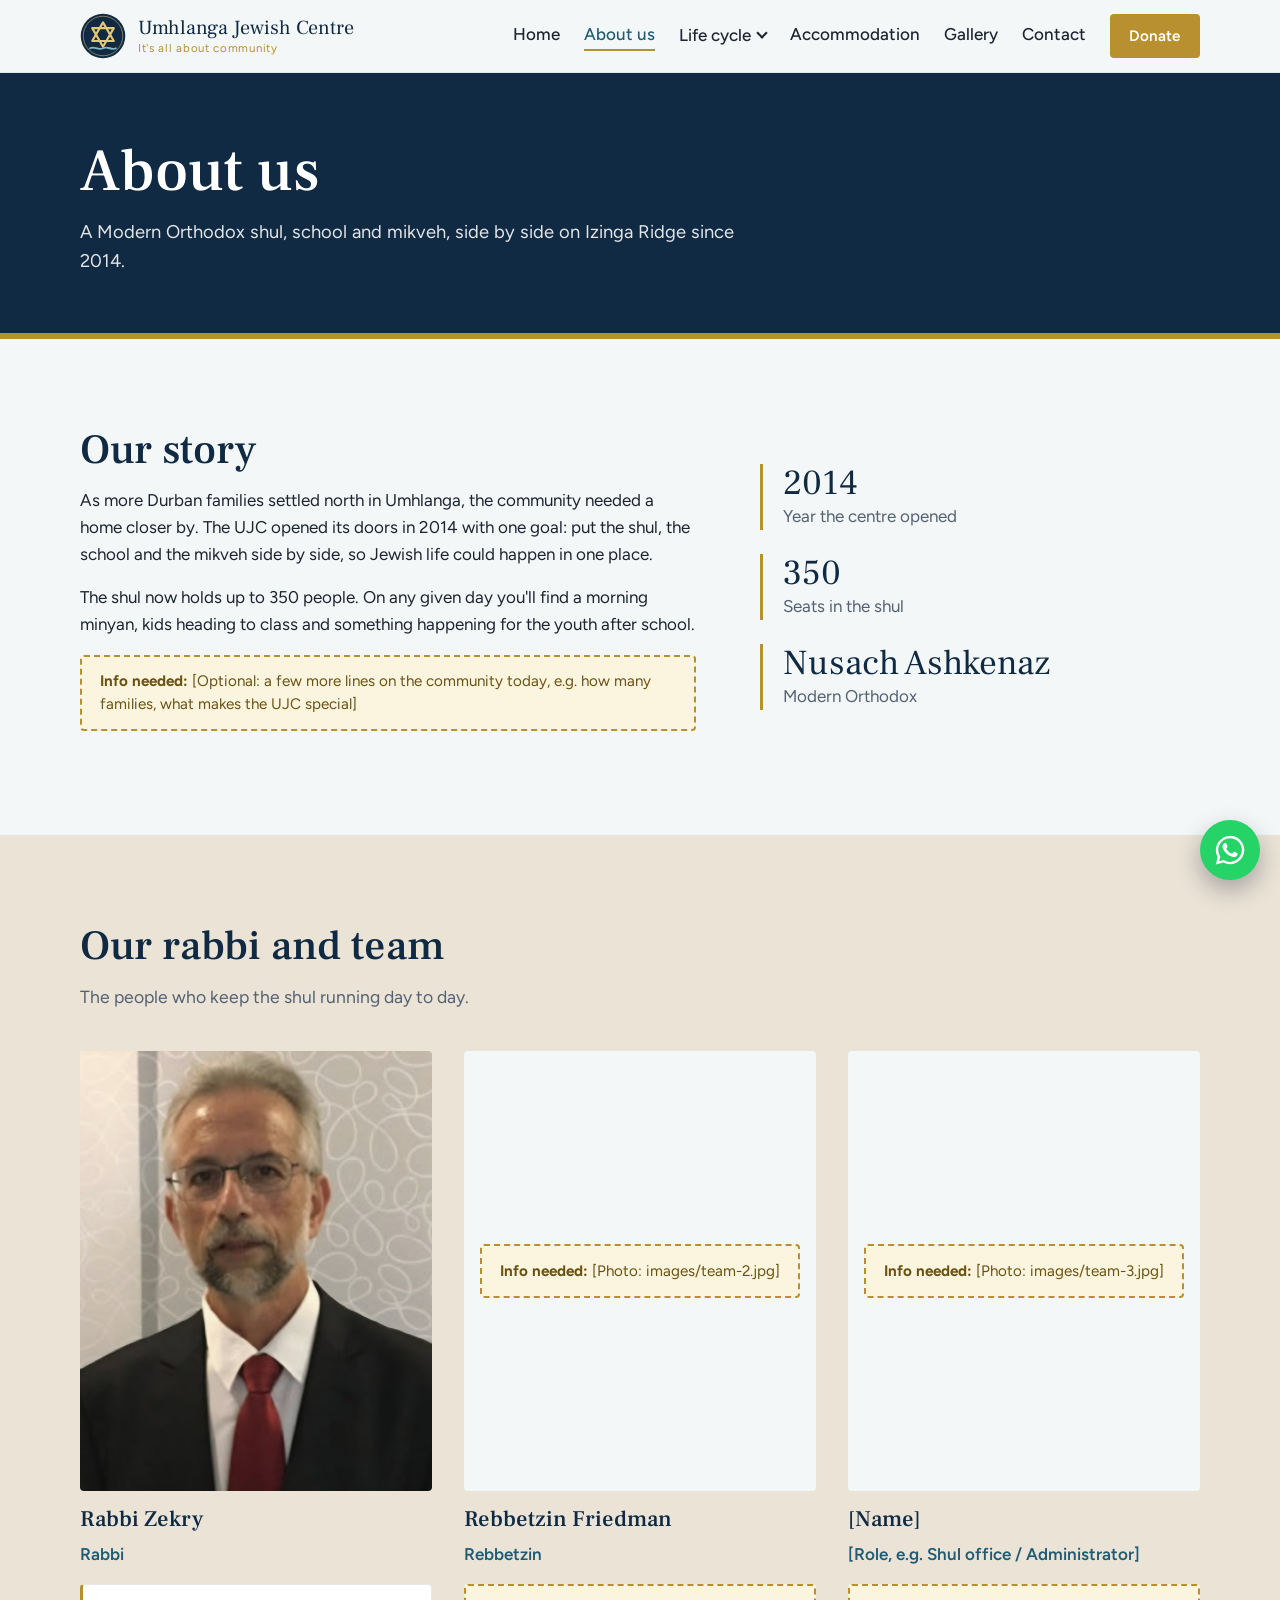
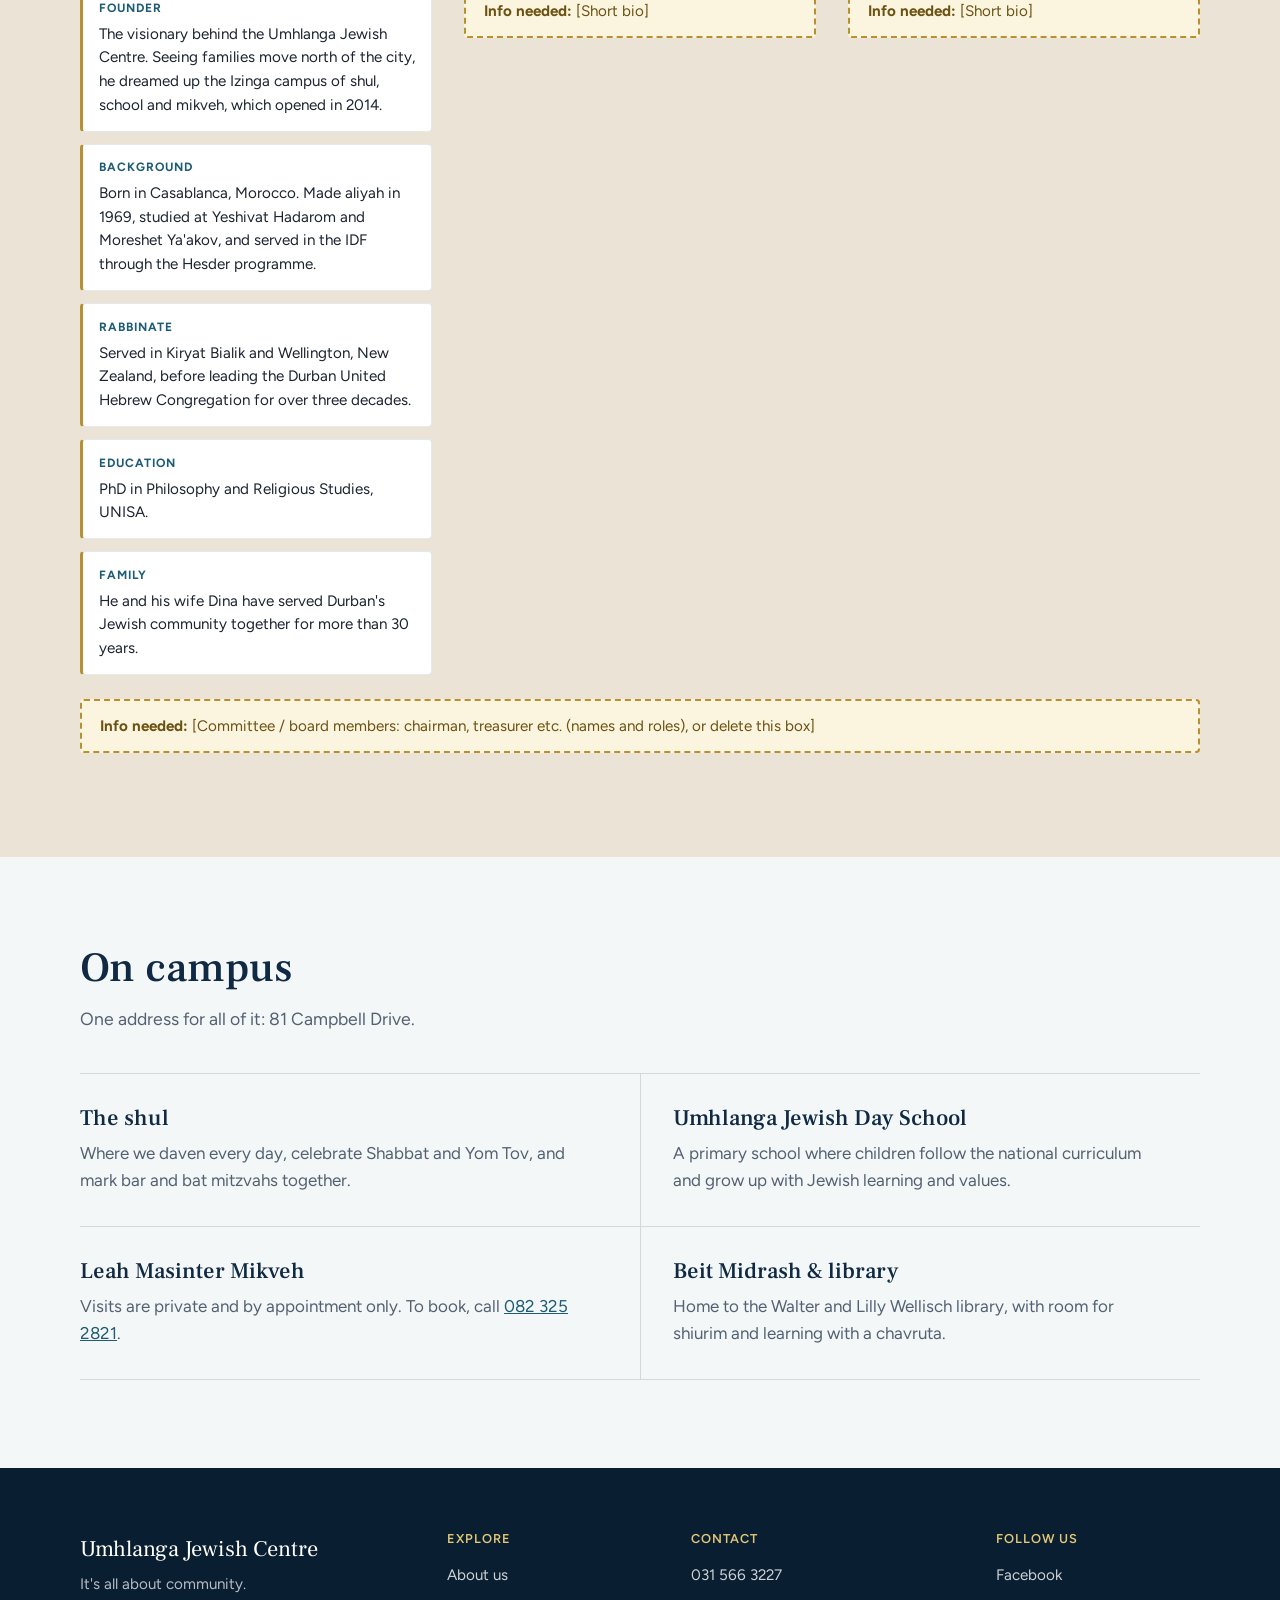
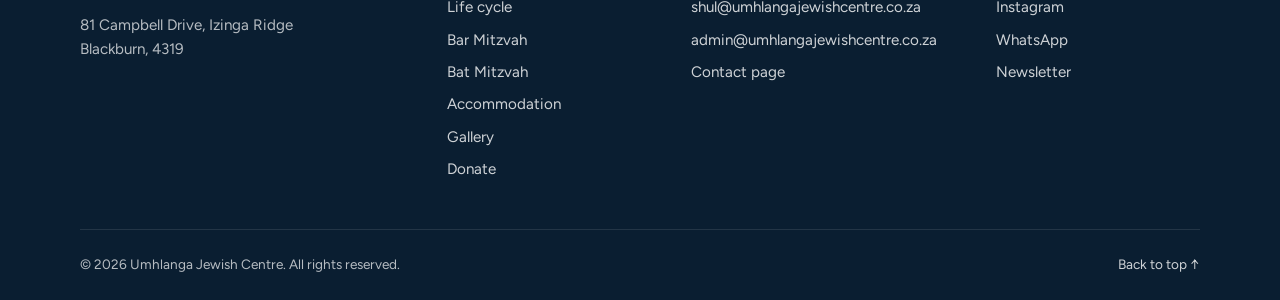
==== commit ea28f60a: "Add custom UJC logo mark to header on every page Co-Authored-By: Claude Opus 5.5 <noreply@anthropic." ====
--- a/about.html
+++ b/about.html
@@ -36,8 +36,8 @@
   <header class="site-header">
     <div class="container header-inner">
       <a href="index.html" class="brand">
-        <img src="images/logo.png" alt="Umhlanga Jewish Centre" class="brand-logo" onerror="this.style.display='none';this.nextElementSibling.style.display='block'">
-        <span class="brand-text">Umhlanga Jewish Centre</span>
+        <img src="images/logo-mark.svg" alt="" class="brand-mark" width="46" height="46">
+        <span class="brand-text">Umhlanga Jewish Centre<small>It's all about community</small></span>
       </a>
 
       <button class="nav-toggle" aria-expanded="false" aria-controls="site-nav" aria-label="Open menu">
--- a/css/style.css
+++ b/css/style.css
@@ -90,9 +90,11 @@
 }
 .site-header { padding-top: env(safe-area-inset-top, 0px); }
 .header-inner { display: flex; align-items: center; justify-content: space-between; height: 72px; }
-.brand { text-decoration: none; display: flex; align-items: center; }
-.brand-logo { height: 48px; width: auto; }
-.brand-text { display: none; font-family: var(--serif); font-size: 1.3rem; color: var(--ink); }
+.brand { text-decoration: none; display: flex; align-items: center; gap: 0.75rem; }
+.brand-mark { width: 46px; height: 46px; flex-shrink: 0; }
+.brand-text { display: block; font-family: var(--serif); font-size: 1.25rem; line-height: 1.1; color: var(--ink); }
+.brand-text small { display: block; font-family: var(--sans); font-size: 0.72rem; letter-spacing: 0.06em; color: var(--gold); margin-top: 0.2rem; }
+@media (max-width: 400px) { .brand-text { font-size: 1.05rem; } .brand-mark { width: 40px; height: 40px; } }
 
 .site-nav { display: flex; align-items: center; gap: 1.75rem; }
 .site-nav a:not(.btn) { color: var(--text); text-decoration: none; font-weight: 500; }
@@ -228,7 +230,7 @@
 .donate-grid { display: grid; grid-template-columns: repeat(3, 1fr); gap: 1.5rem; }
 .donate-option { background: #fff; border: 1px solid rgba(16,42,67,0.12); border-radius: var(--radius-lg); padding: 2rem; display: flex; flex-direction: column; gap: 1rem; align-items: flex-start; }
 .donate-option p { color: var(--muted); }
-.qr { width: 140px; height: auto; border-radius: var(--radius); }
+.qr { width: 180px; height: auto; border-radius: var(--radius); }
 .bank { width: 100%; }
 .bank div { display: flex; justify-content: space-between; gap: 1rem; padding: 0.4rem 0; border-bottom: 1px dashed rgba(16,42,67,0.15); }
 .bank dt { color: var(--muted); }
@@ -574,3 +576,28 @@
 .bio-box { background: #fff; border: 1px solid rgba(16,42,67,0.1); border-left: 3px solid var(--gold); border-radius: var(--radius); padding: 0.85rem 1rem; }
 .bio-label { display: block; font-size: 0.75rem; font-weight: 700; letter-spacing: 0.08em; text-transform: uppercase; color: var(--ocean); margin-bottom: 0.3rem; }
 .bio-box p { margin: 0; font-size: 0.95rem; line-height: 1.55; color: var(--text); }
+
+/* ===== Hero Shabbat card: frosted glass so the shul shows through ===== */
+.hero .shabbat-card {
+  background: rgba(16, 42, 67, 0.38);
+  -webkit-backdrop-filter: blur(14px) saturate(140%);
+  backdrop-filter: blur(14px) saturate(140%);
+  border: 1px solid rgba(255, 255, 255, 0.22);
+  border-top: 4px solid var(--gold-light);
+  color: #fff;
+  box-shadow: 0 30px 60px rgba(5, 20, 35, 0.3);
+}
+.hero .shabbat-card .shabbat-label { color: var(--gold-light); }
+.hero .shabbat-card .shabbat-parsha,
+.hero .shabbat-card .shabbat-row strong { color: #fff; }
+.hero .shabbat-card .shabbat-hebdate { color: var(--gold-light); }
+.hero .shabbat-card .shabbat-row { border-top-color: rgba(255, 255, 255, 0.2); }
+.hero .shabbat-card .shabbat-date,
+.hero .shabbat-card .shabbat-note,
+.hero .shabbat-card p,
+.hero .shabbat-card span { color: rgba(255, 255, 255, 0.85); }
+.hero .shabbat-card a { color: var(--gold-light); }
+/* Browsers without blur get a darker tint so text stays readable */
+@supports not ((backdrop-filter: blur(1px)) or (-webkit-backdrop-filter: blur(1px))) {
+  .hero .shabbat-card { background: rgba(16, 42, 67, 0.8); }
+}
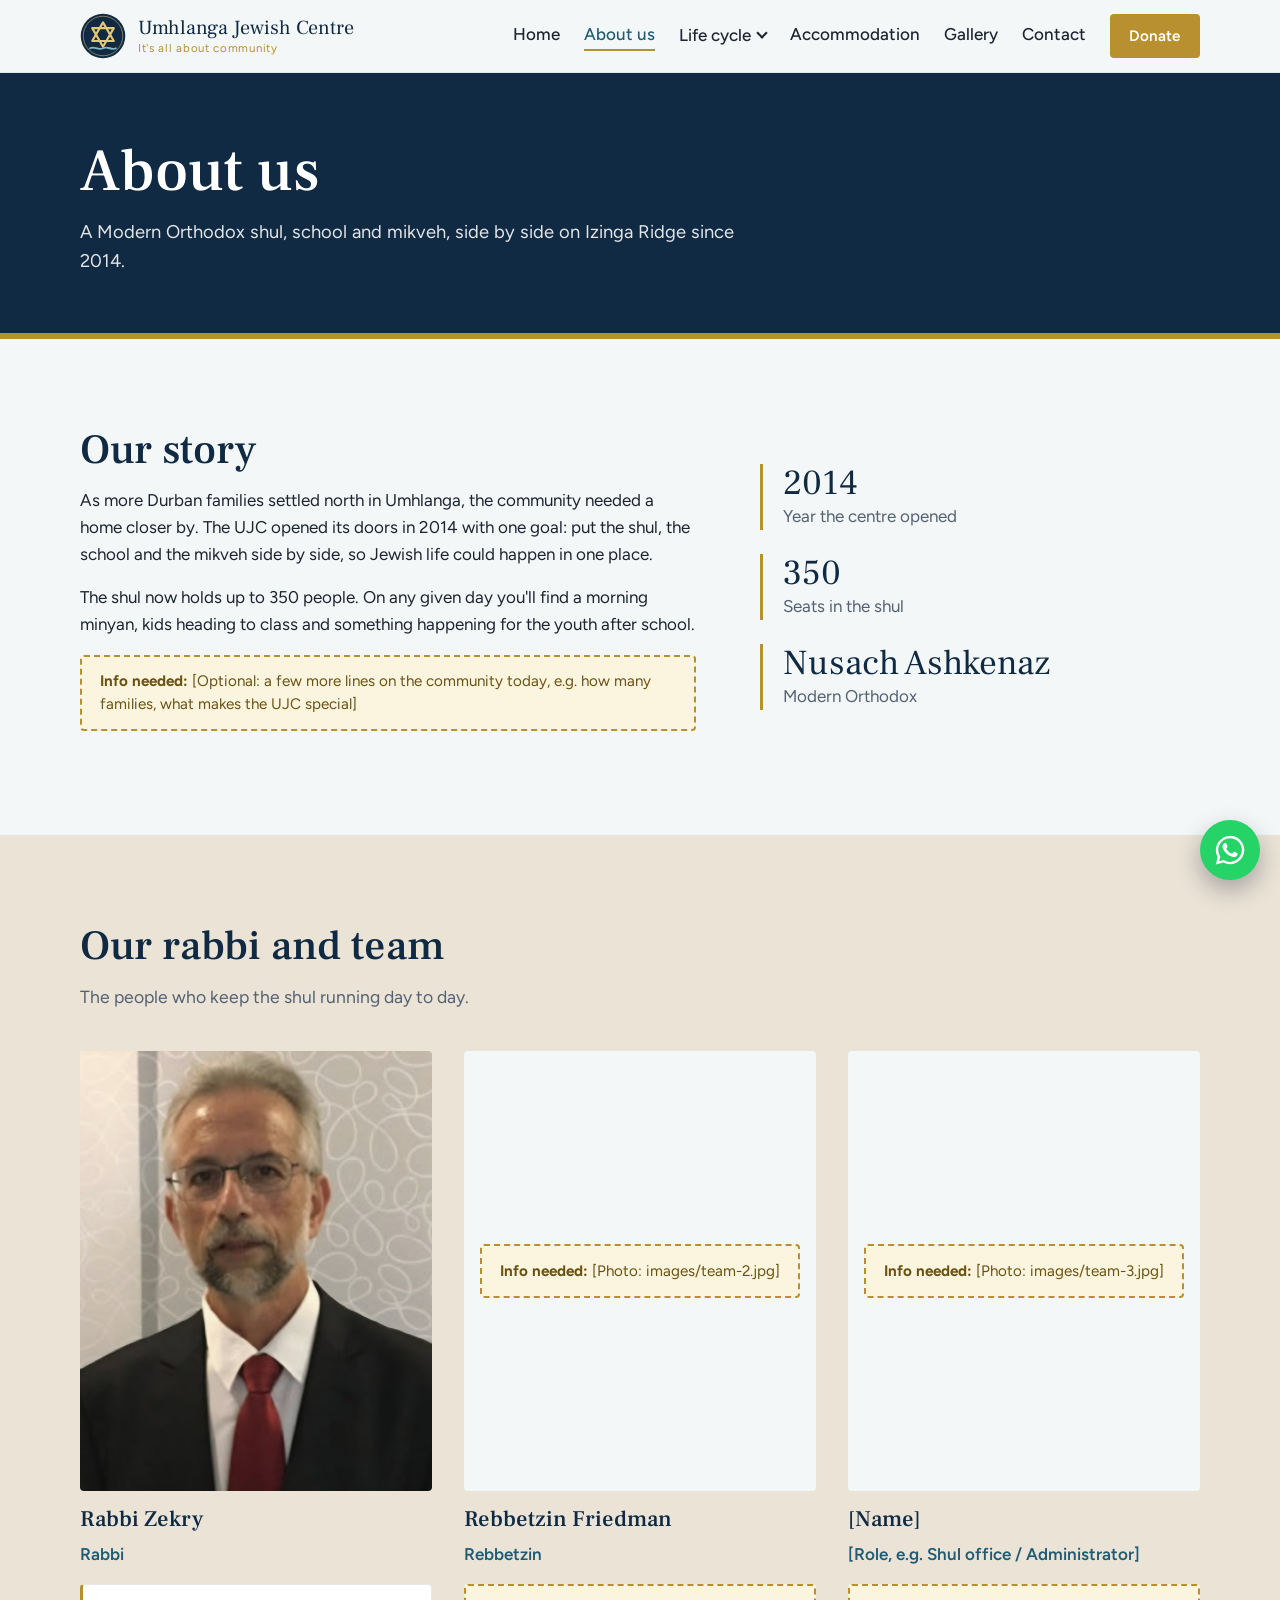
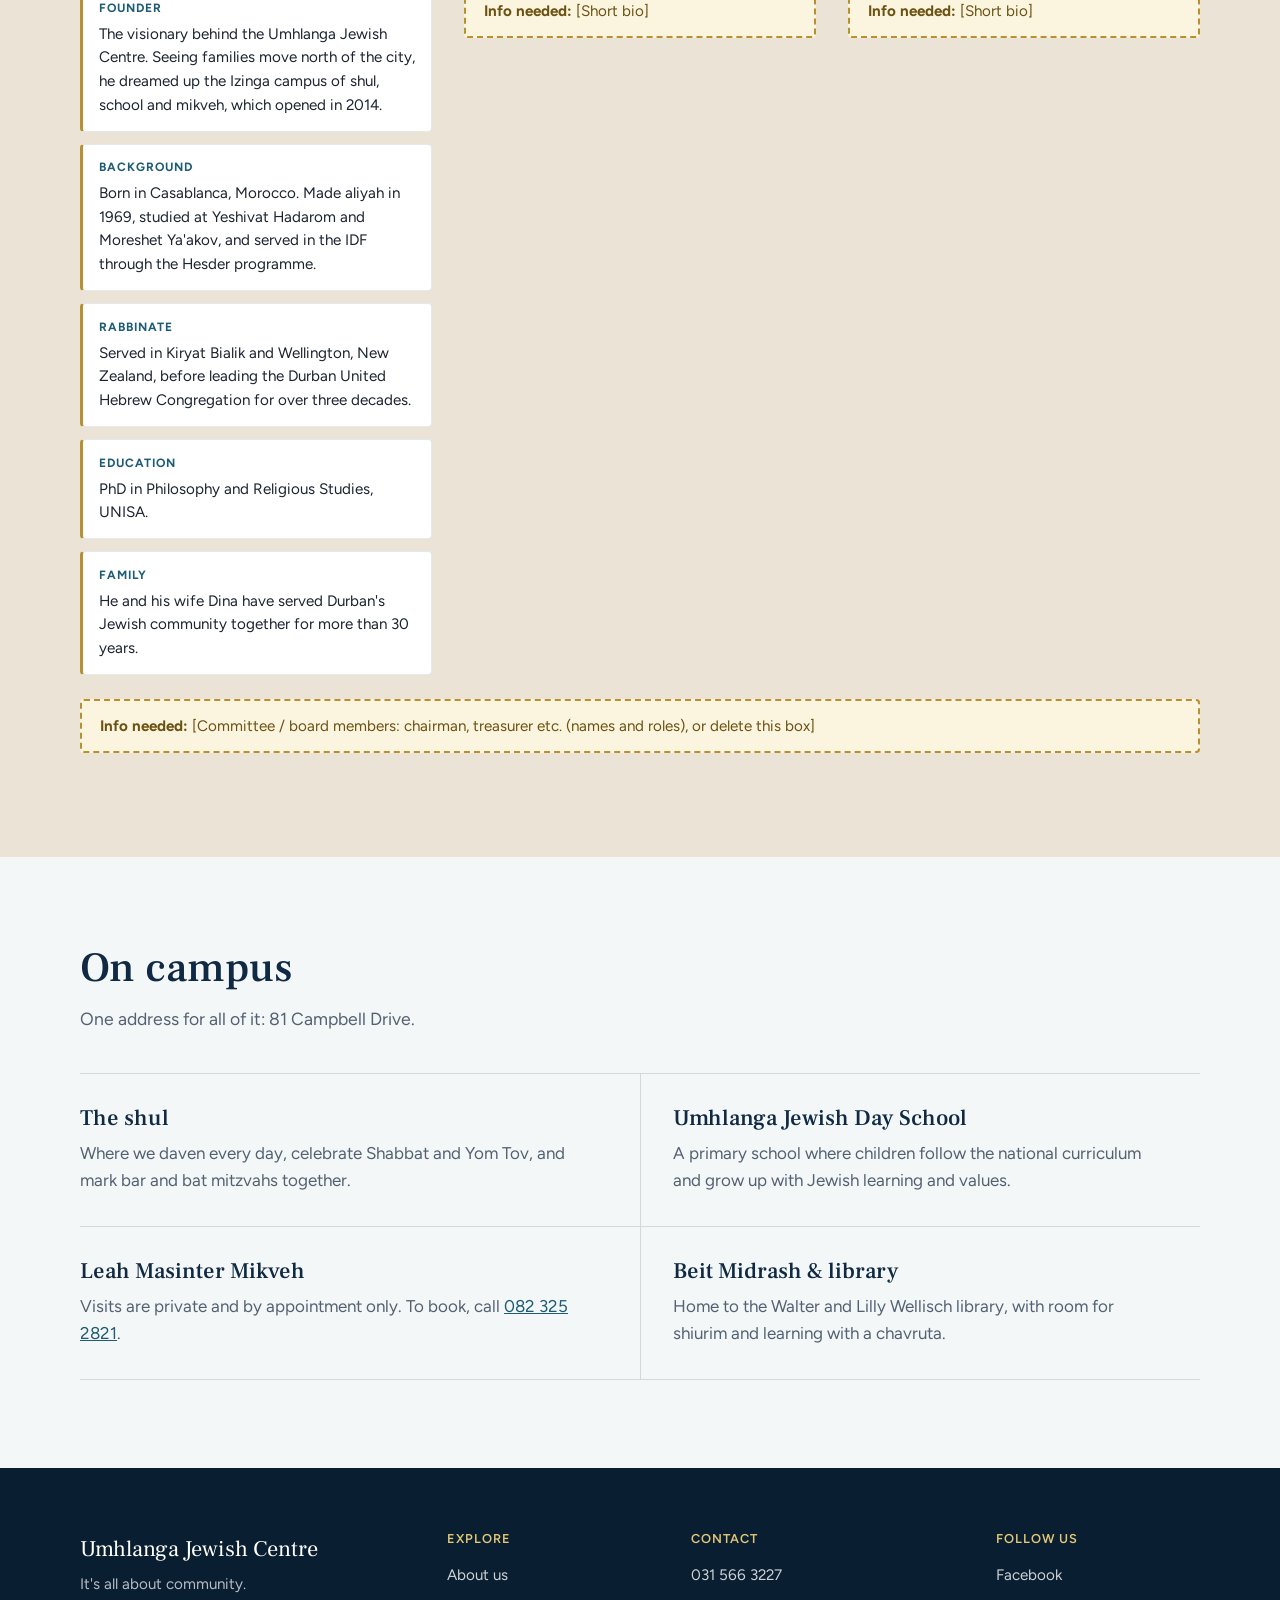
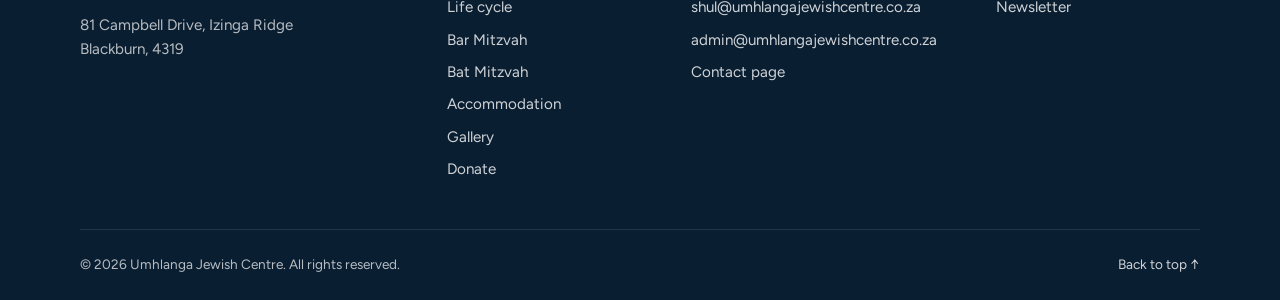
==== commit 5eb3dac2: "Add real Facebook link; remove placeholder Instagram/WhatsApp footer links Co-Authored-By: Claude Op" ====
--- a/about.html
+++ b/about.html
@@ -211,10 +211,7 @@
       <div>
         <h3 class="footer-heading">Follow us</h3>
         <ul class="footer-links">
-          <!-- TODO: put the real page links in and remove any the UJC doesn't use -->
-          <li><a href="https://www.facebook.com/" target="_blank" rel="noopener">Facebook</a></li>
-          <li><a href="https://www.instagram.com/" target="_blank" rel="noopener">Instagram</a></li>
-          <li><a href="https://wa.me/27000000000" target="_blank" rel="noopener">WhatsApp</a></li>
+          <li><a href="https://www.facebook.com/share/1adzsSsa6B/" target="_blank" rel="noopener">Facebook</a></li>
           <li><a href="mailto:shul@umhlangajewishcentre.co.za?subject=Please%20add%20me%20to%20the%20UJC%20newsletter">Newsletter</a></li>
         </ul>
       </div>
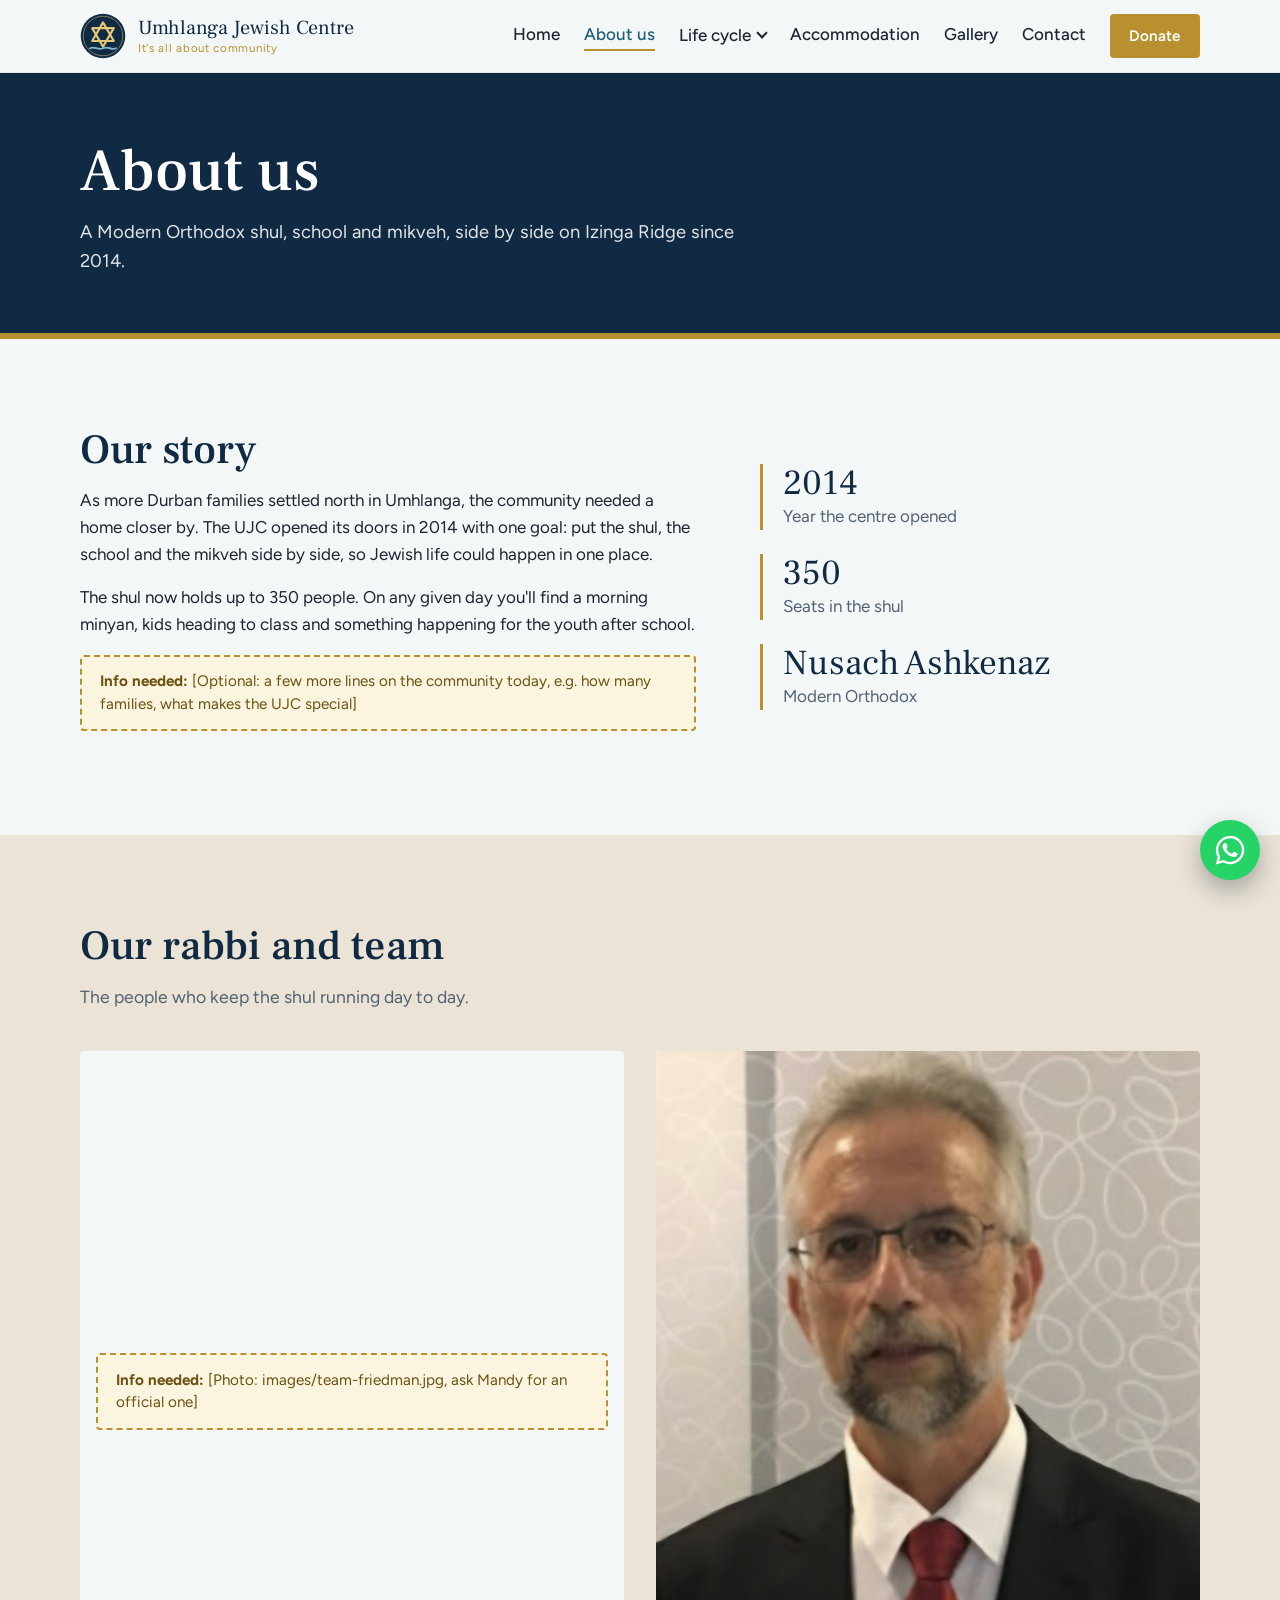
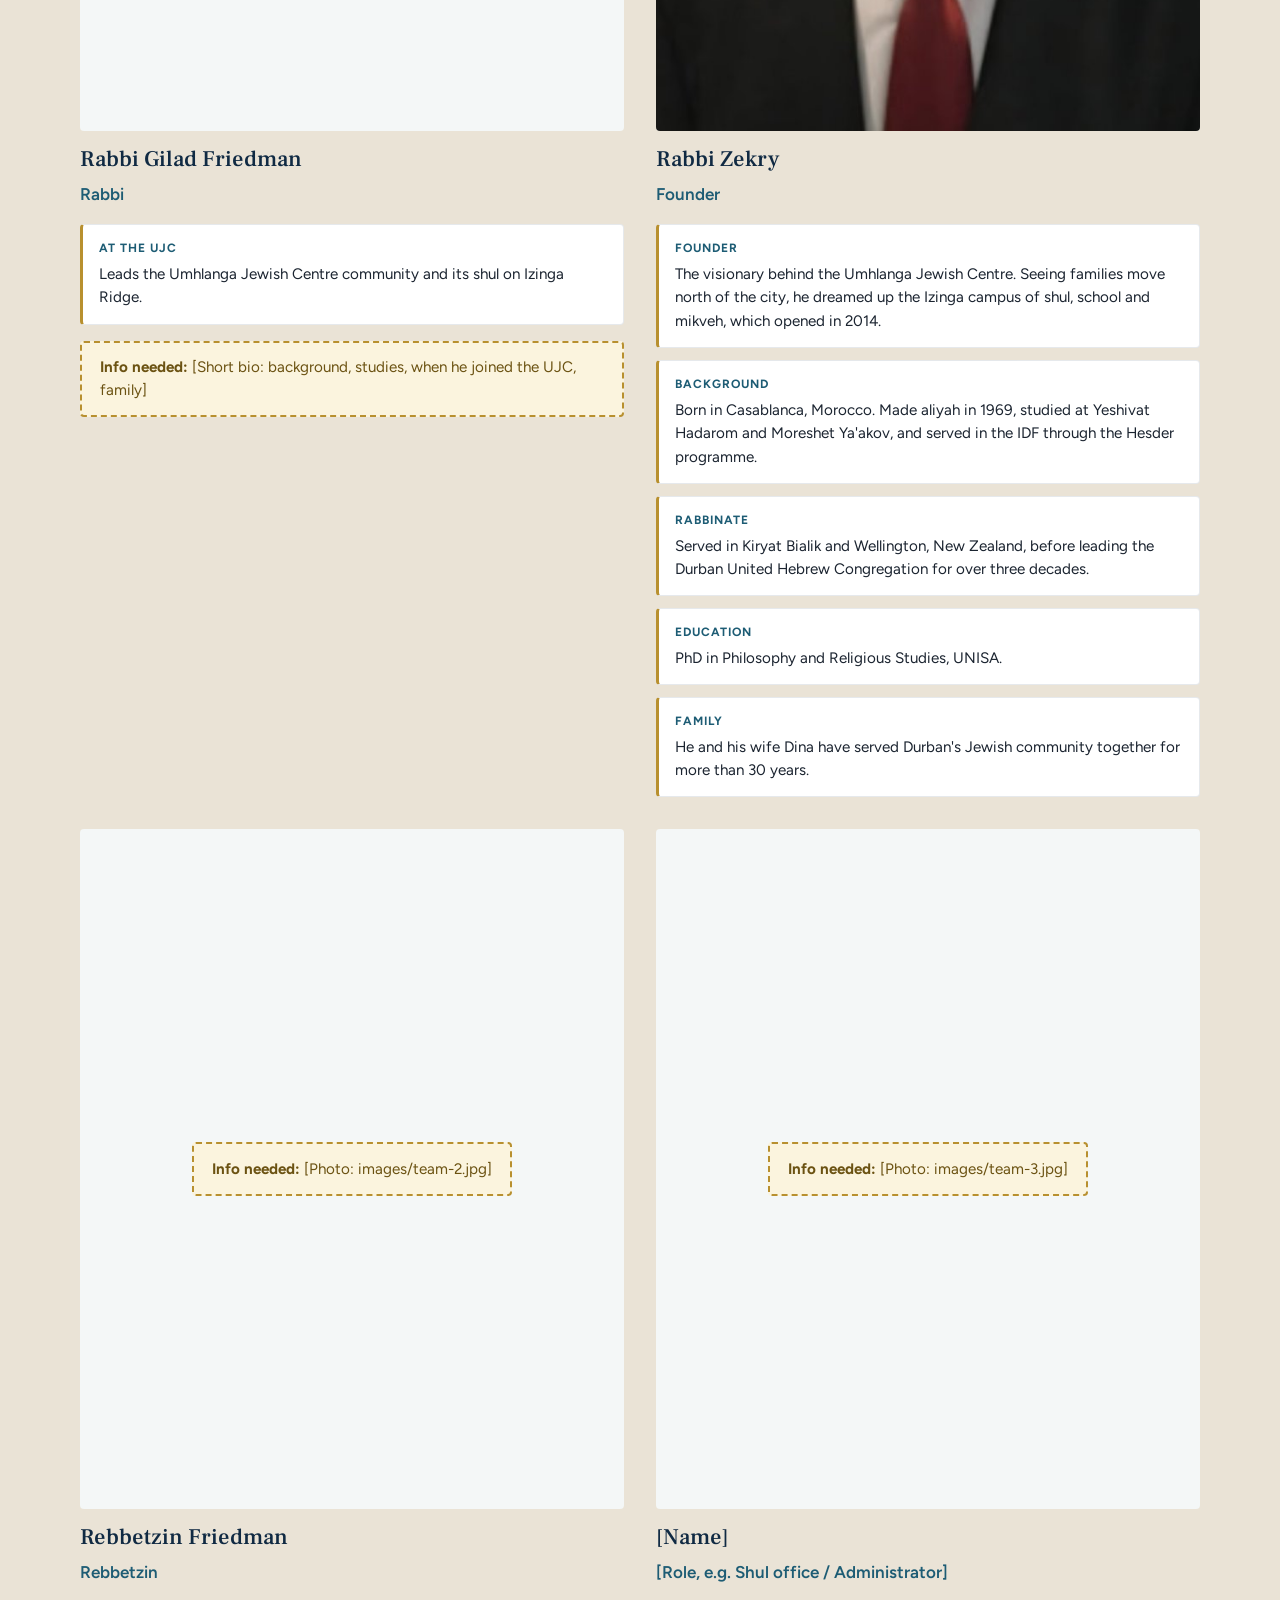
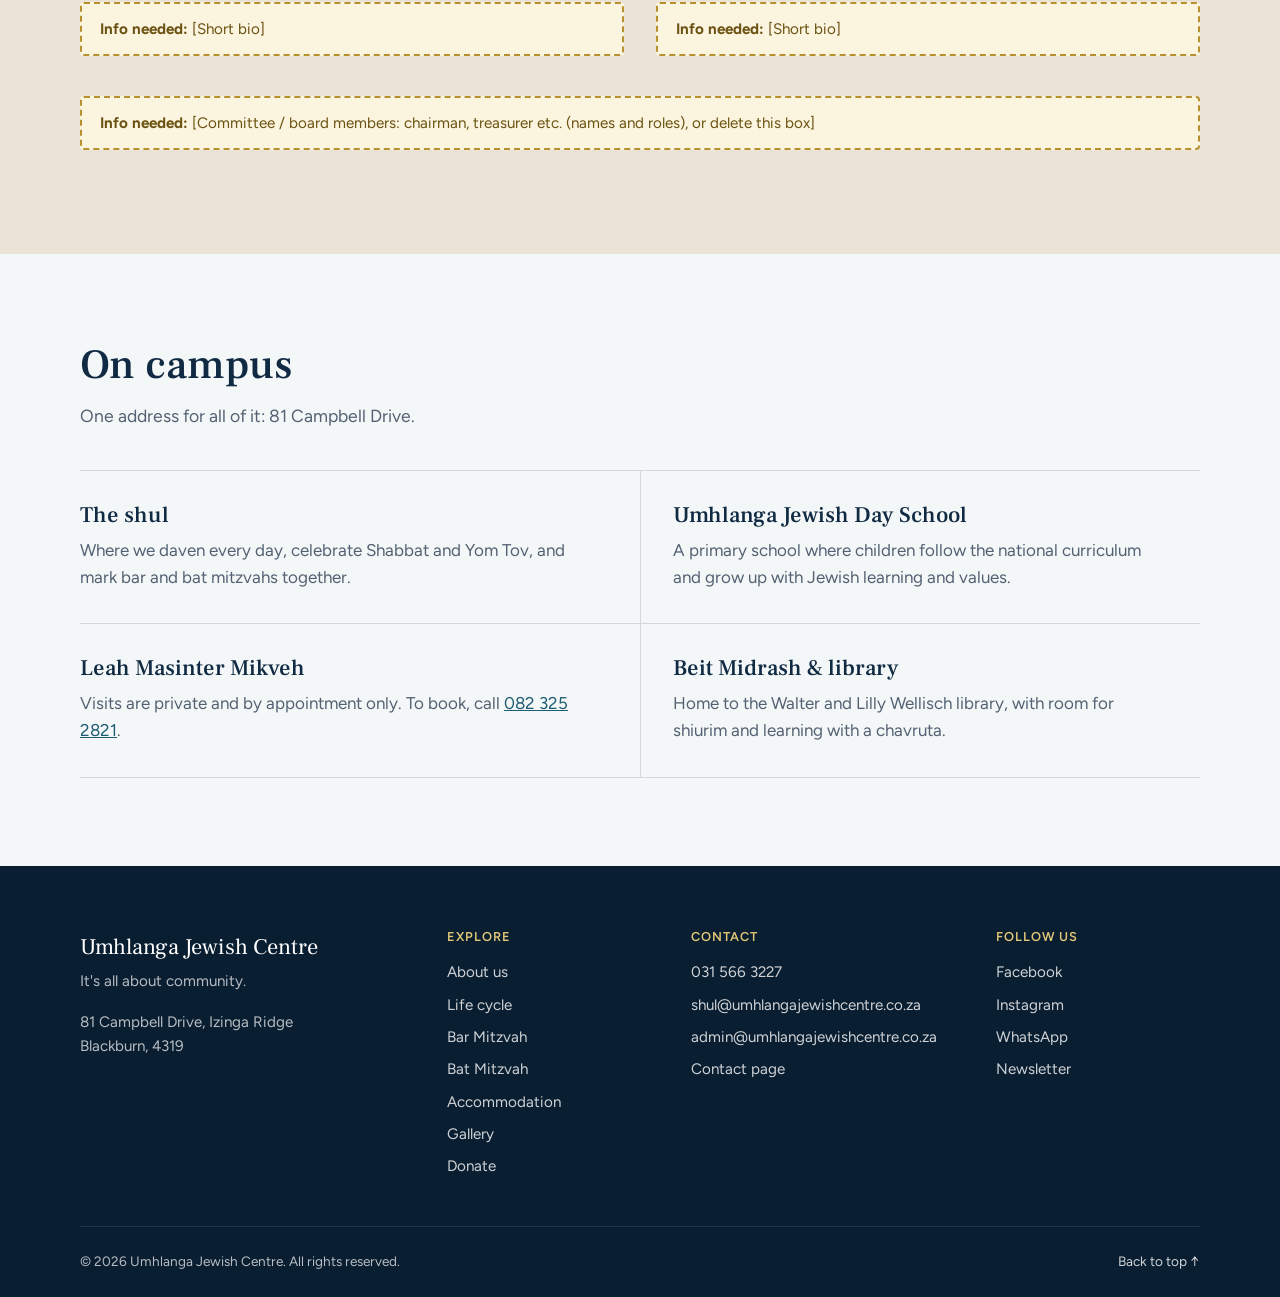
==== commit b77e4afa: "About page: add Rabbi Gilad Friedman, show Rabbi Zekry as founder, 2-column team grid Co-Authored-By" ====
--- a/about.html
+++ b/about.html
@@ -95,10 +95,23 @@
         <h2>Our rabbi and team</h2>
         <p class="section-lead">The people who keep the shul running day to day.</p>
         <div class="team-grid">
+          <!-- TODO: confirm his title with the office. Wikipedia says "Rabbi", the SA Jewish Report has called him "Rev". -->
+          <article class="team-member">
+            <div class="team-photo"><span class="info-needed"><strong>Info needed:</strong> [Photo: images/team-friedman.jpg, ask Mandy for an official one]</span></div>
+            <h3>Rabbi Gilad Friedman</h3>
+            <p class="team-role">Rabbi</p>
+            <div class="bio-boxes">
+              <div class="bio-box">
+                <span class="bio-label">At the UJC</span>
+                <p>Leads the Umhlanga Jewish Centre community and its shul on Izinga Ridge.</p>
+              </div>
+            </div>
+            <div class="info-needed"><strong>Info needed:</strong> [Short bio: background, studies, when he joined the UJC, family]</div>
+          </article>
           <article class="team-member">
             <div class="team-photo has-photo"><img src="images/team-rabbi.jpg" alt="Rabbi Zekry" loading="lazy"></div>
             <h3>Rabbi Zekry</h3>
-            <p class="team-role">Rabbi</p>
+            <p class="team-role">Founder</p>
             <div class="bio-boxes">
               <div class="bio-box">
                 <span class="bio-label">Founder</span>
@@ -211,7 +224,10 @@
       <div>
         <h3 class="footer-heading">Follow us</h3>
         <ul class="footer-links">
-          <li><a href="https://www.facebook.com/share/1adzsSsa6B/" target="_blank" rel="noopener">Facebook</a></li>
+          <!-- TODO: put the real page links in and remove any the UJC doesn't use -->
+          <li><a href="https://www.facebook.com/" target="_blank" rel="noopener">Facebook</a></li>
+          <li><a href="https://www.instagram.com/" target="_blank" rel="noopener">Instagram</a></li>
+          <li><a href="https://wa.me/27000000000" target="_blank" rel="noopener">WhatsApp</a></li>
           <li><a href="mailto:shul@umhlangajewishcentre.co.za?subject=Please%20add%20me%20to%20the%20UJC%20newsletter">Newsletter</a></li>
         </ul>
       </div>
--- a/css/style.css
+++ b/css/style.css
@@ -430,7 +430,7 @@
 .facts-light dt { color: var(--ink); }
 .facts-light dd { color: var(--muted); }
 
-.team-grid { display: grid; grid-template-columns: repeat(3, 1fr); gap: 2rem; margin-bottom: 1.5rem; }
+.team-grid { display: grid; grid-template-columns: repeat(2, 1fr); gap: 2rem; margin-bottom: 1.5rem; }
 .team-photo { aspect-ratio: 4 / 5; background: var(--salt); border-radius: var(--radius); display: flex; align-items: center; justify-content: center; padding: 1rem; margin-bottom: 1rem; }
 .team-photo .info-needed { margin: 0; }
 .team-photo.has-photo { padding: 0; overflow: hidden; }
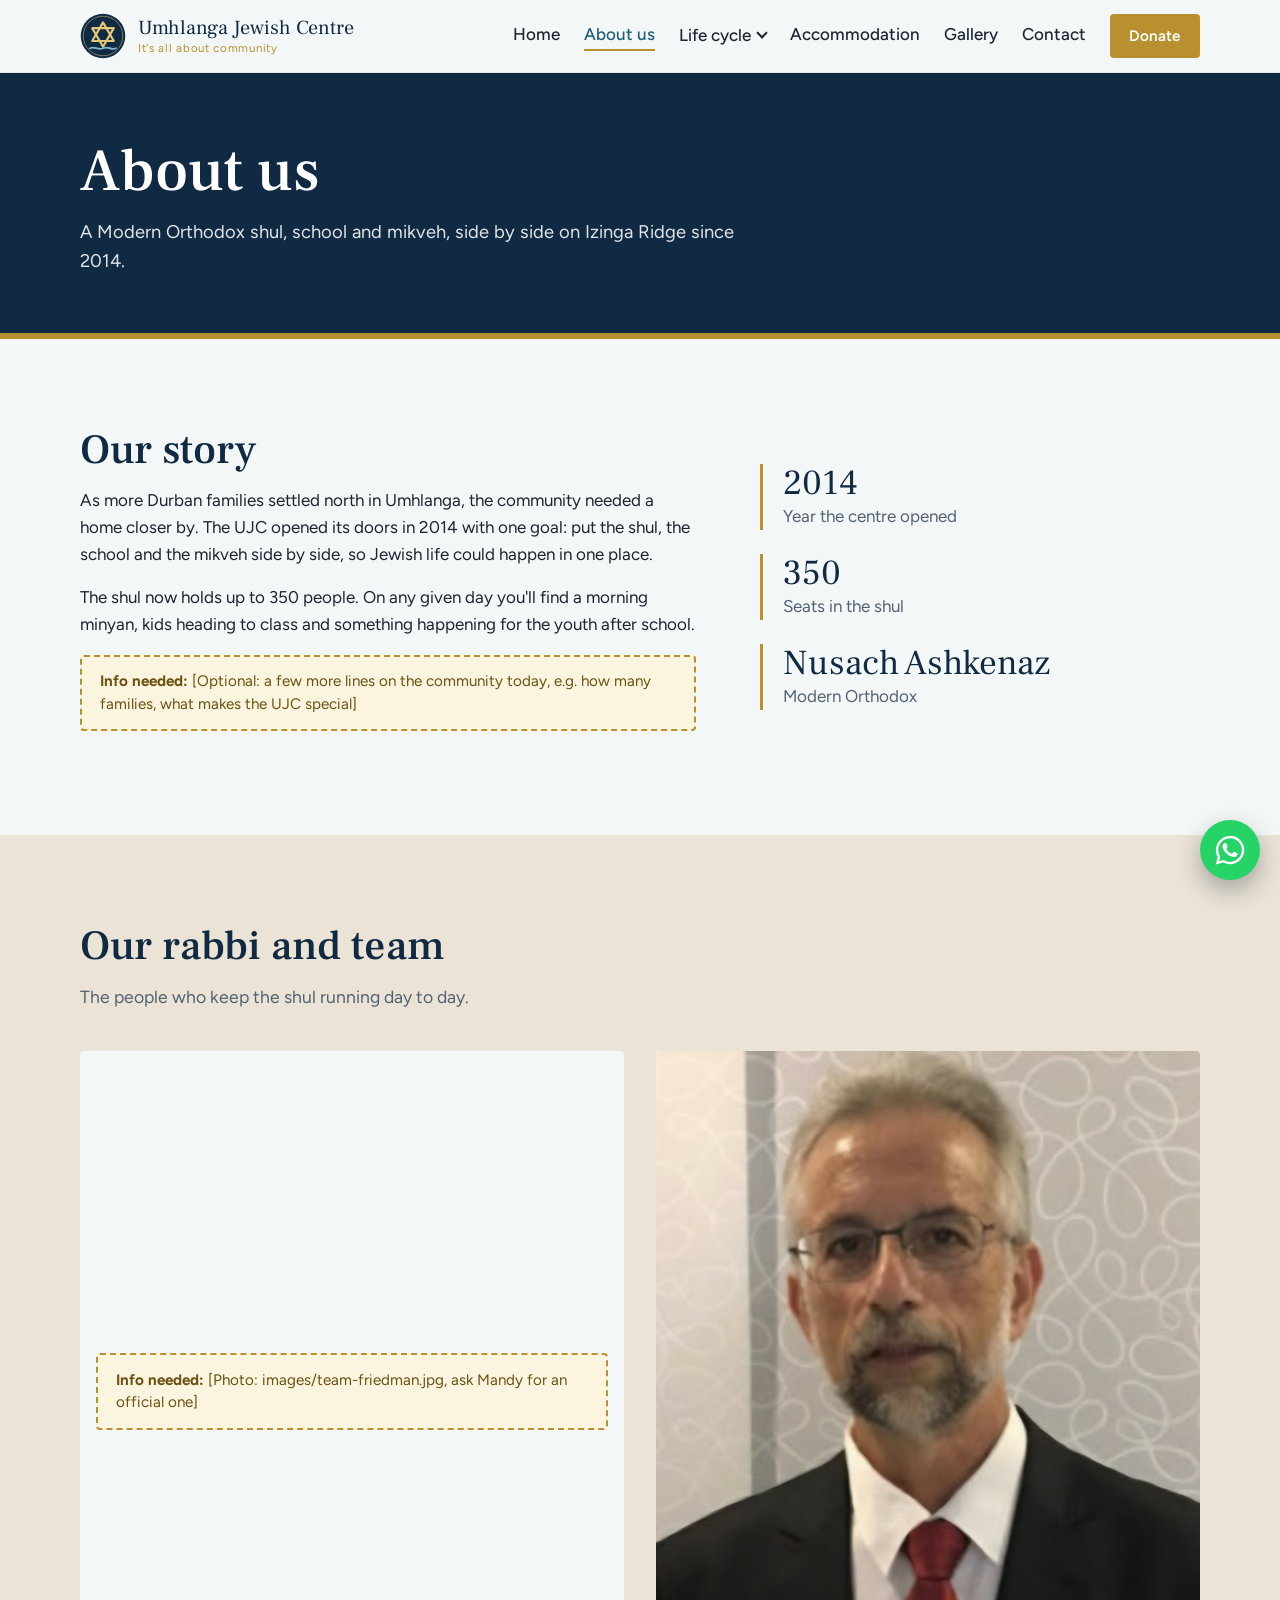
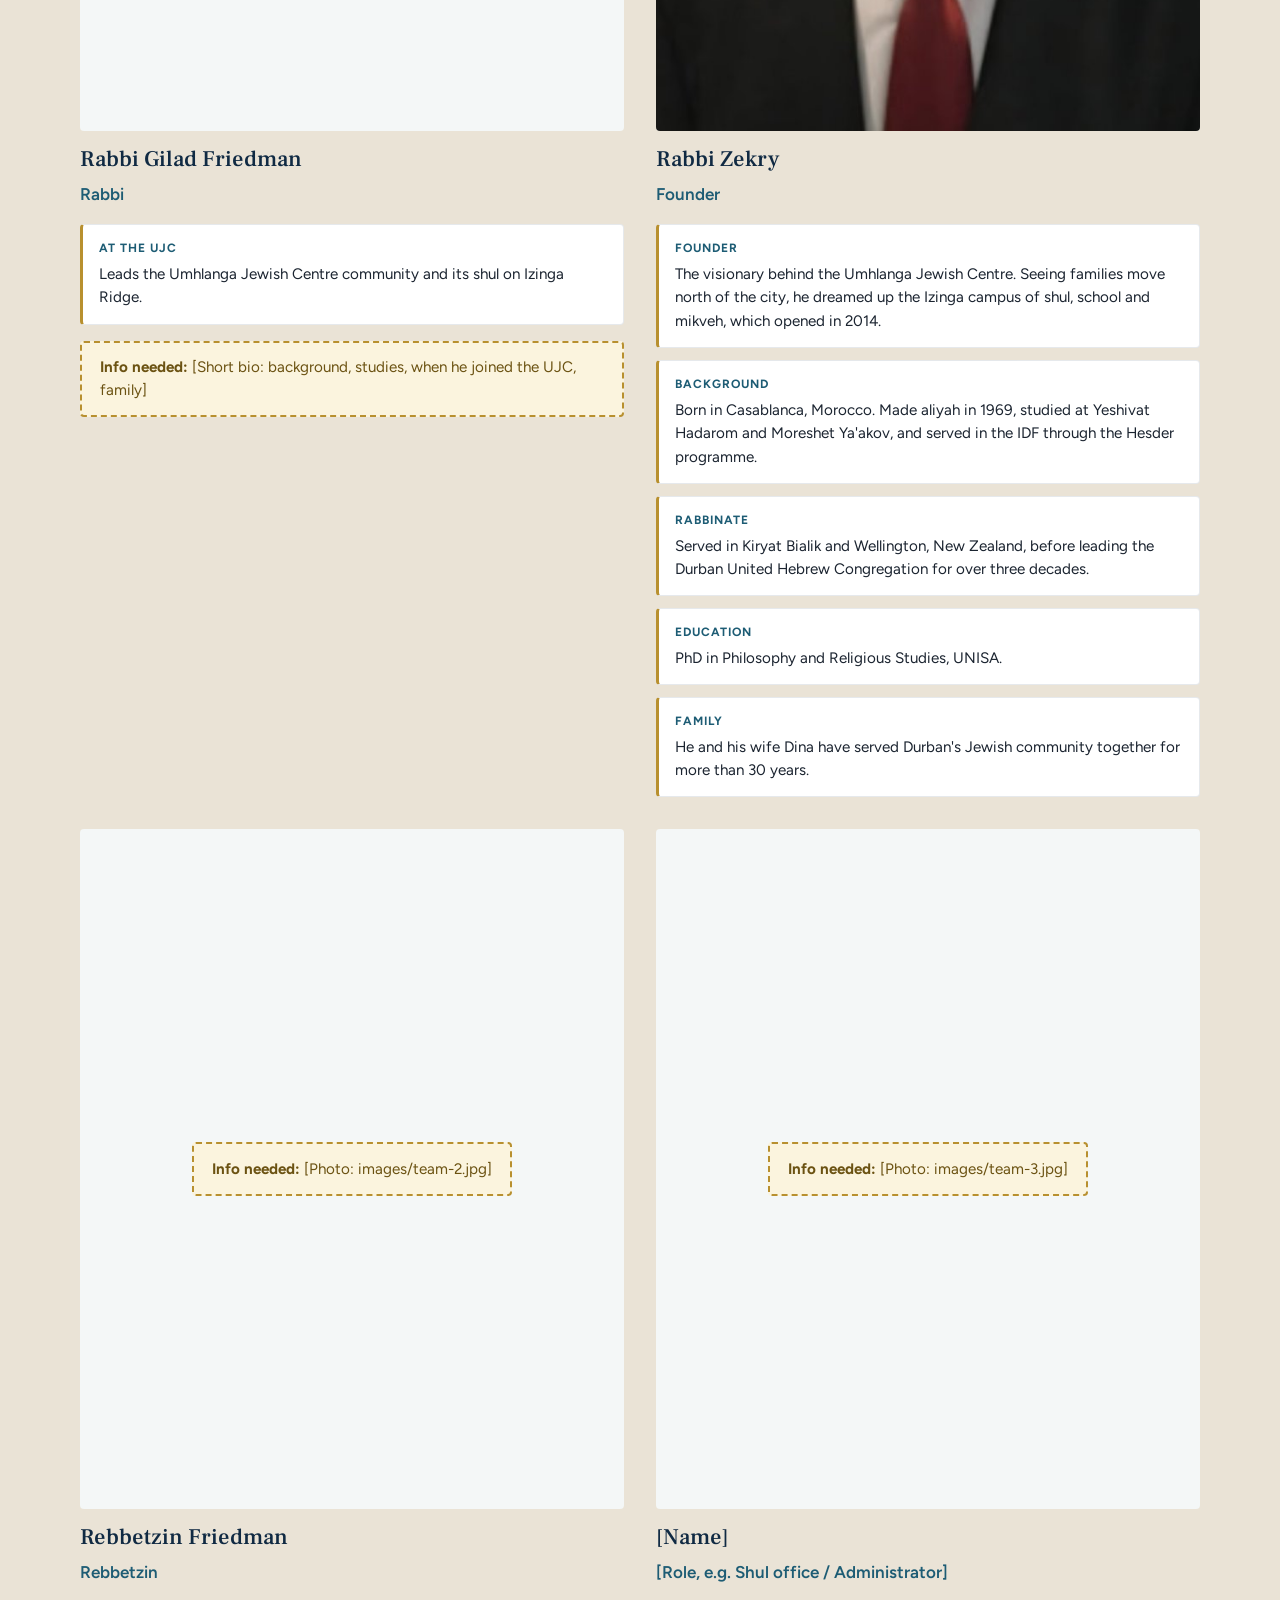
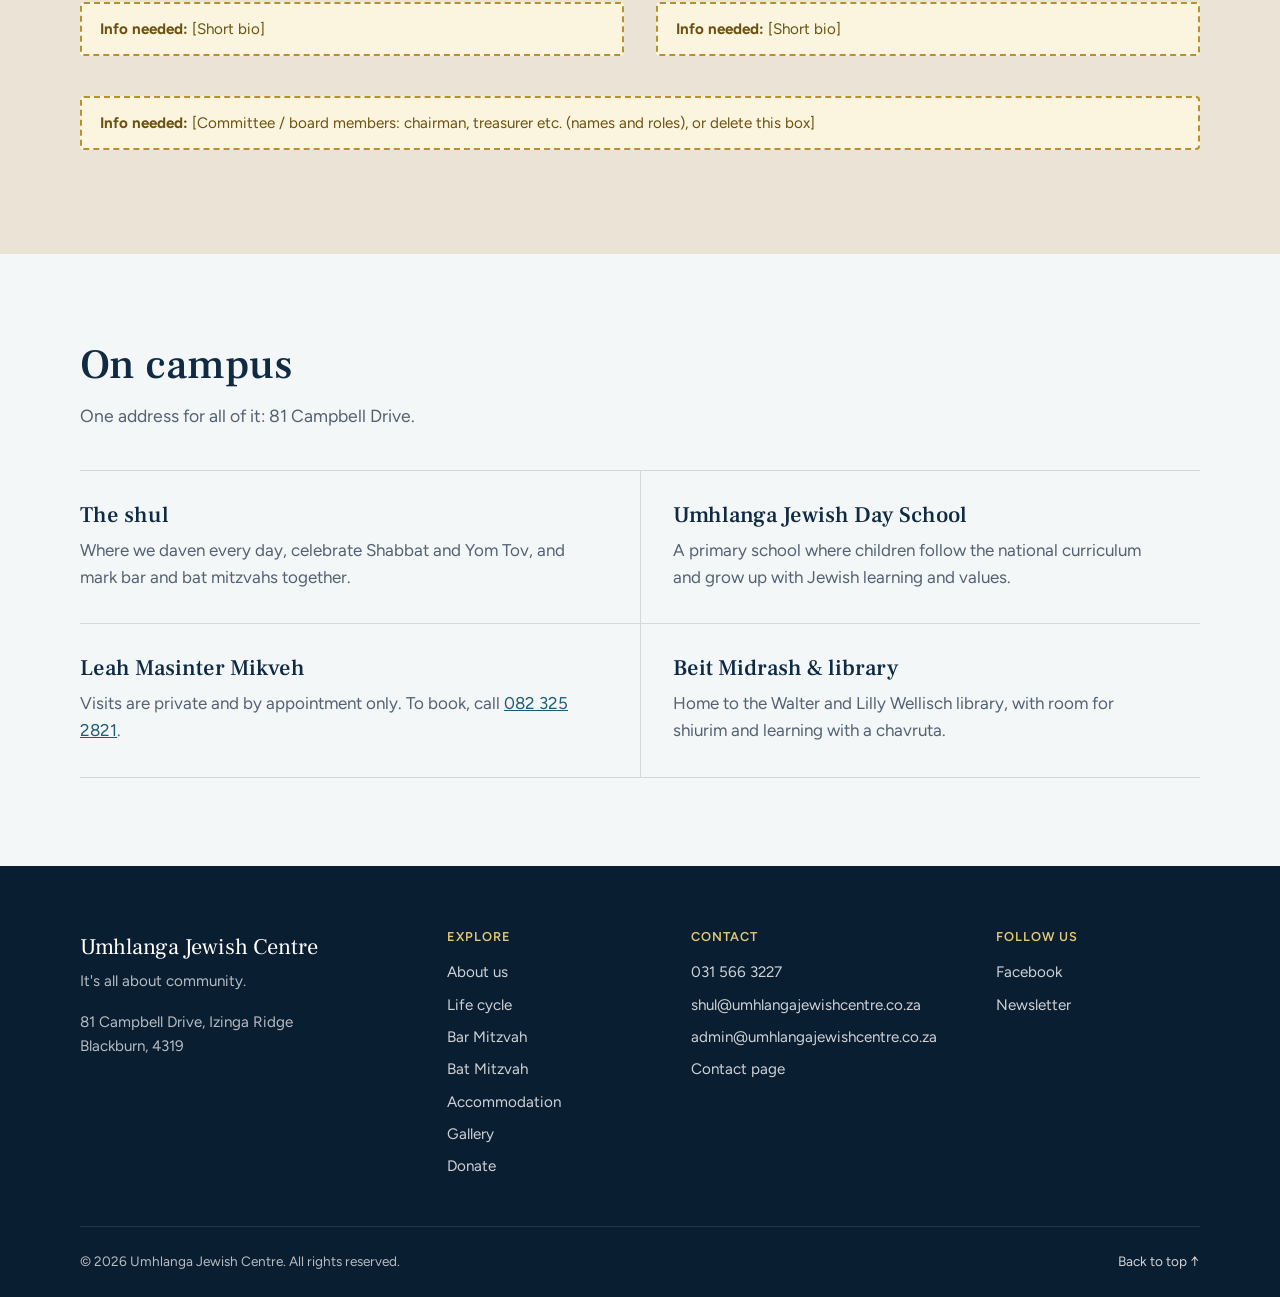
==== commit 66c5d1b0: "Merge pull request #5 from Acefusion1/facebook-link Add UJC Facebook link" ====
--- a/about.html
+++ b/about.html
@@ -224,10 +224,7 @@
       <div>
         <h3 class="footer-heading">Follow us</h3>
         <ul class="footer-links">
-          <!-- TODO: put the real page links in and remove any the UJC doesn't use -->
-          <li><a href="https://www.facebook.com/" target="_blank" rel="noopener">Facebook</a></li>
-          <li><a href="https://www.instagram.com/" target="_blank" rel="noopener">Instagram</a></li>
-          <li><a href="https://wa.me/27000000000" target="_blank" rel="noopener">WhatsApp</a></li>
+          <li><a href="https://www.facebook.com/share/1adzsSsa6B/" target="_blank" rel="noopener">Facebook</a></li>
           <li><a href="mailto:shul@umhlangajewishcentre.co.za?subject=Please%20add%20me%20to%20the%20UJC%20newsletter">Newsletter</a></li>
         </ul>
       </div>
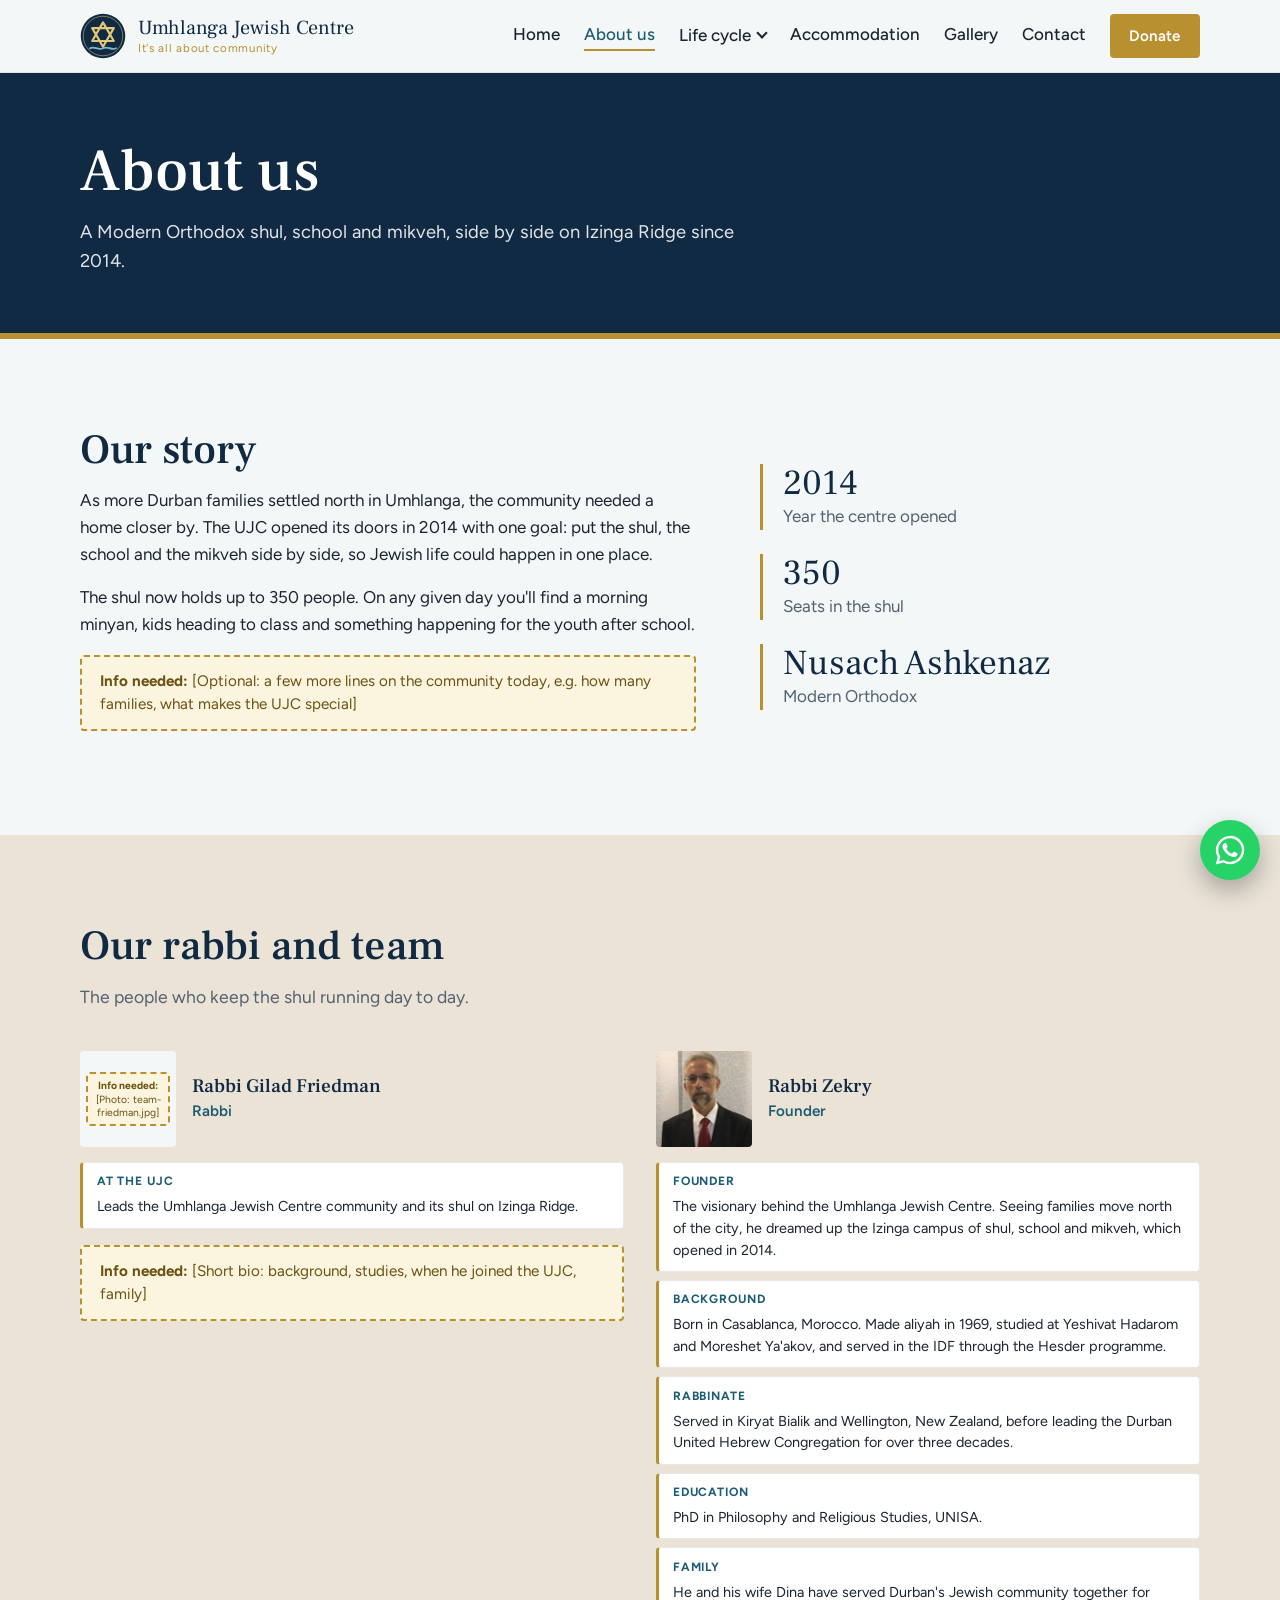
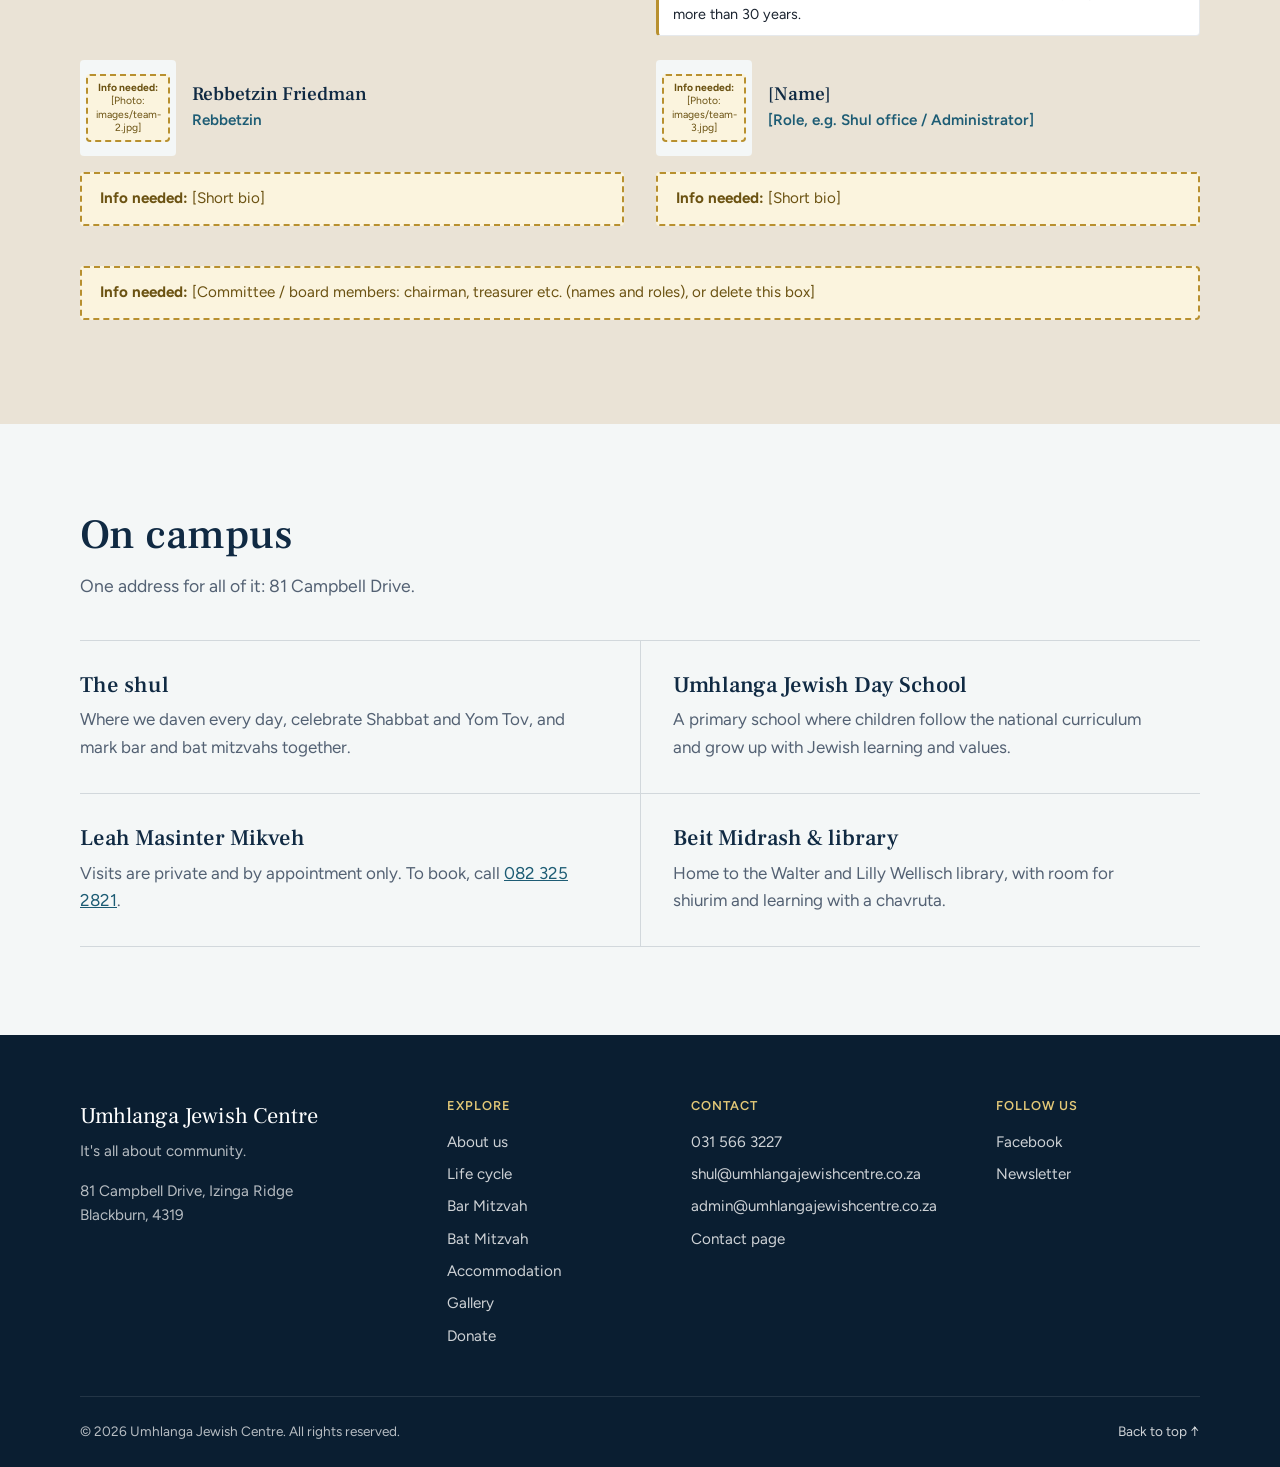
==== commit 63a81322: "About page: compact team cards with small square photos Co-Authored-By: Claude Opus 5.5 <noreply@ant" ====
--- a/about.html
+++ b/about.html
@@ -97,7 +97,7 @@
         <div class="team-grid">
           <!-- TODO: confirm his title with the office. Wikipedia says "Rabbi", the SA Jewish Report has called him "Rev". -->
           <article class="team-member">
-            <div class="team-photo"><span class="info-needed"><strong>Info needed:</strong> [Photo: images/team-friedman.jpg, ask Mandy for an official one]</span></div>
+            <div class="team-photo"><span class="info-needed"><strong>Info needed:</strong> [Photo: team-friedman.jpg]</span></div>
             <h3>Rabbi Gilad Friedman</h3>
             <p class="team-role">Rabbi</p>
             <div class="bio-boxes">
--- a/css/style.css
+++ b/css/style.css
@@ -430,12 +430,18 @@
 .facts-light dt { color: var(--ink); }
 .facts-light dd { color: var(--muted); }
 
-.team-grid { display: grid; grid-template-columns: repeat(2, 1fr); gap: 2rem; margin-bottom: 1.5rem; }
-.team-photo { aspect-ratio: 4 / 5; background: var(--salt); border-radius: var(--radius); display: flex; align-items: center; justify-content: center; padding: 1rem; margin-bottom: 1rem; }
-.team-photo .info-needed { margin: 0; }
+.team-grid { display: grid; grid-template-columns: repeat(2, 1fr); gap: 1.5rem 2rem; margin-bottom: 1.5rem; }
+/* Compact card: small square photo beside the name, bio underneath */
+.team-member { display: grid; grid-template-columns: 96px 1fr; column-gap: 1rem; align-content: start; }
+.team-member > h3 { align-self: end; margin: 0; font-size: 1.2rem; }
+.team-member > .team-role { align-self: start; margin: 0.15rem 0 0; }
+.team-member > .bio-boxes, .team-member > .info-needed { grid-column: 1 / -1; }
+.team-photo { grid-row: 1 / span 2; width: 96px; height: 96px; background: var(--salt); border-radius: var(--radius); display: flex; align-items: center; justify-content: center; padding: 0.35rem; margin: 0; }
+.team-photo .info-needed { margin: 0; padding: 0.3rem; font-size: 0.65rem; line-height: 1.3; text-align: center; }
+.team-photo .info-needed strong { display: block; }
 .team-photo.has-photo { padding: 0; overflow: hidden; }
 .team-photo.has-photo img { width: 100%; height: 100%; object-fit: cover; object-position: center 20%; display: block; }
-.team-role { color: var(--ocean); font-weight: 600; margin-bottom: 0.5rem; }
+.team-role { color: var(--ocean); font-weight: 600; font-size: 0.95rem; margin-bottom: 0.5rem; }
 
 /* ===== Life cycle / commemoration lists ===== */
 .life-list { display: grid; gap: 0; }
@@ -572,10 +578,10 @@
 }
 
 /* ===== Team bio boxes ===== */
-.bio-boxes { display: grid; gap: 0.75rem; margin-top: 1rem; }
-.bio-box { background: #fff; border: 1px solid rgba(16,42,67,0.1); border-left: 3px solid var(--gold); border-radius: var(--radius); padding: 0.85rem 1rem; }
+.bio-boxes { display: grid; gap: 0.5rem; margin-top: 0.9rem; }
+.bio-box { background: #fff; border: 1px solid rgba(16,42,67,0.1); border-left: 3px solid var(--gold); border-radius: var(--radius); padding: 0.6rem 0.85rem; }
 .bio-label { display: block; font-size: 0.75rem; font-weight: 700; letter-spacing: 0.08em; text-transform: uppercase; color: var(--ocean); margin-bottom: 0.3rem; }
-.bio-box p { margin: 0; font-size: 0.95rem; line-height: 1.55; color: var(--text); }
+.bio-box p { margin: 0; font-size: 0.9rem; line-height: 1.5; color: var(--text); }
 
 /* ===== Hero Shabbat card: frosted glass so the shul shows through ===== */
 .hero .shabbat-card {
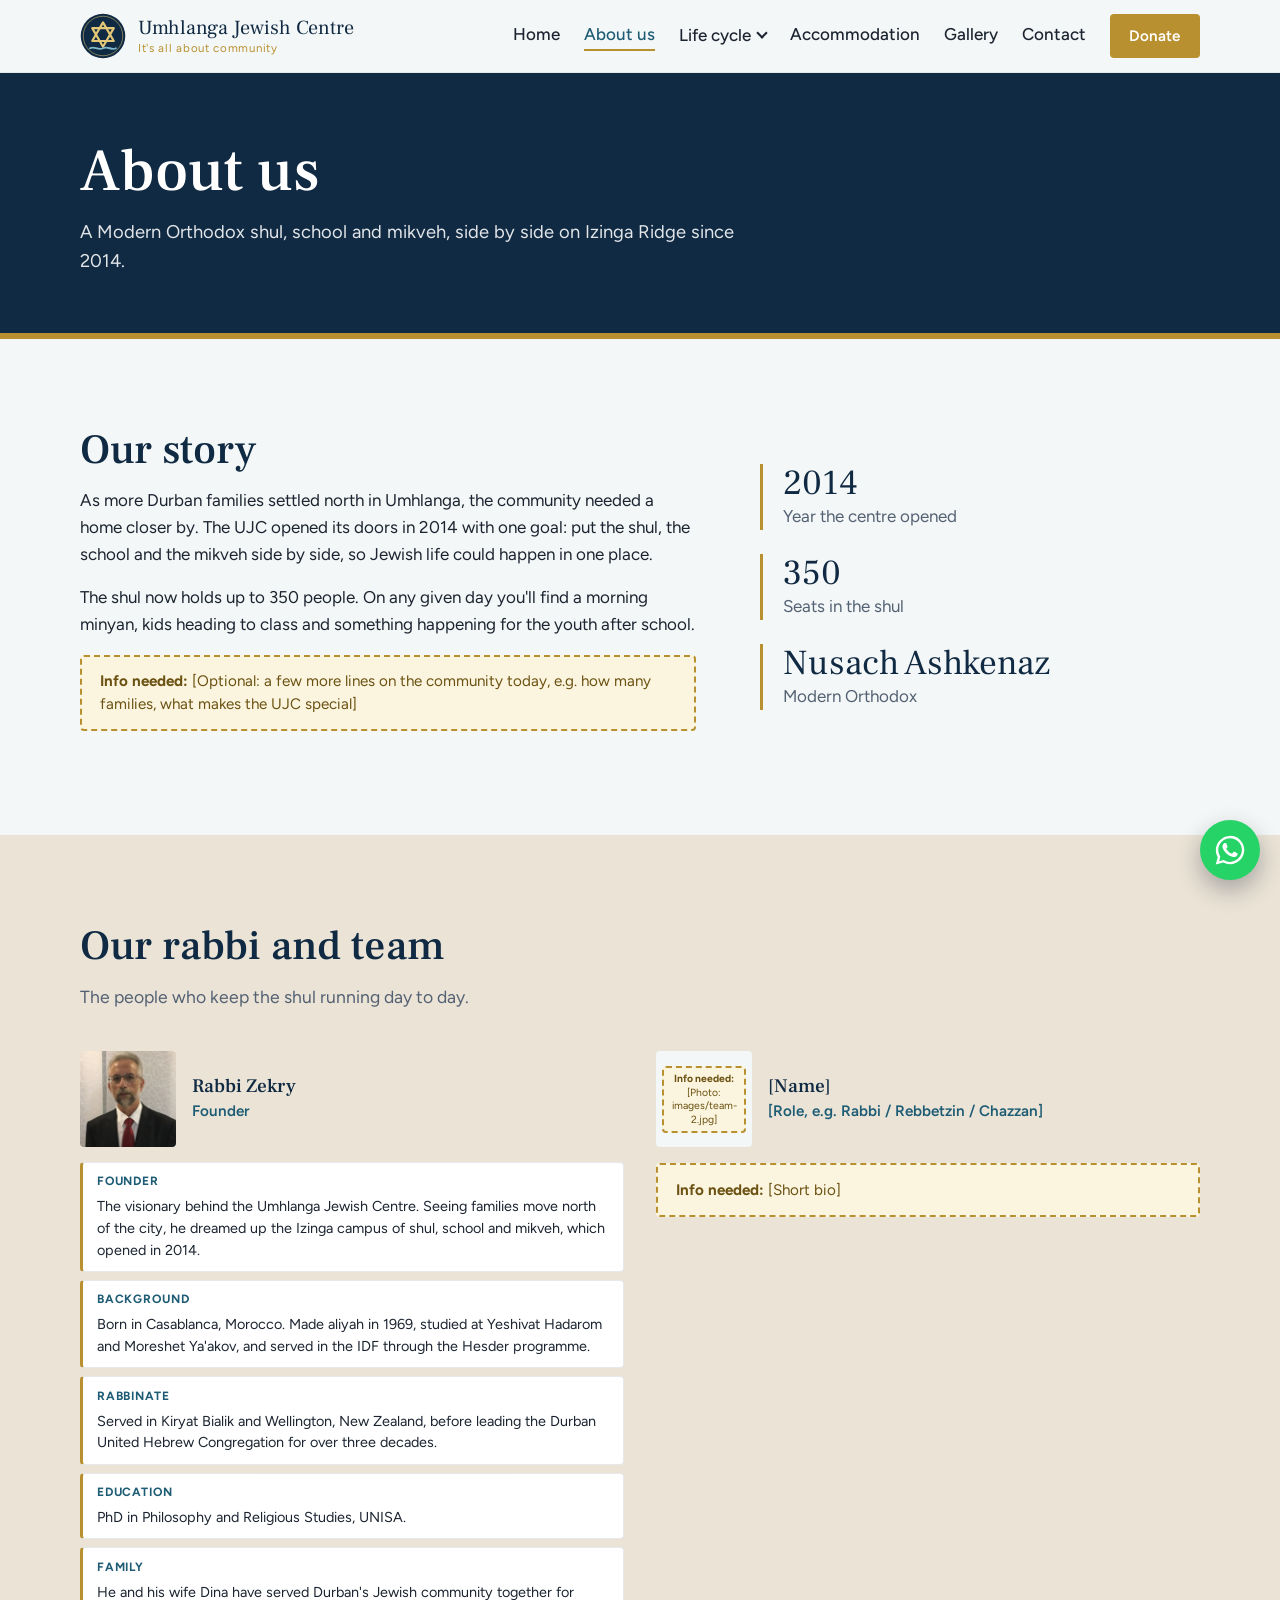
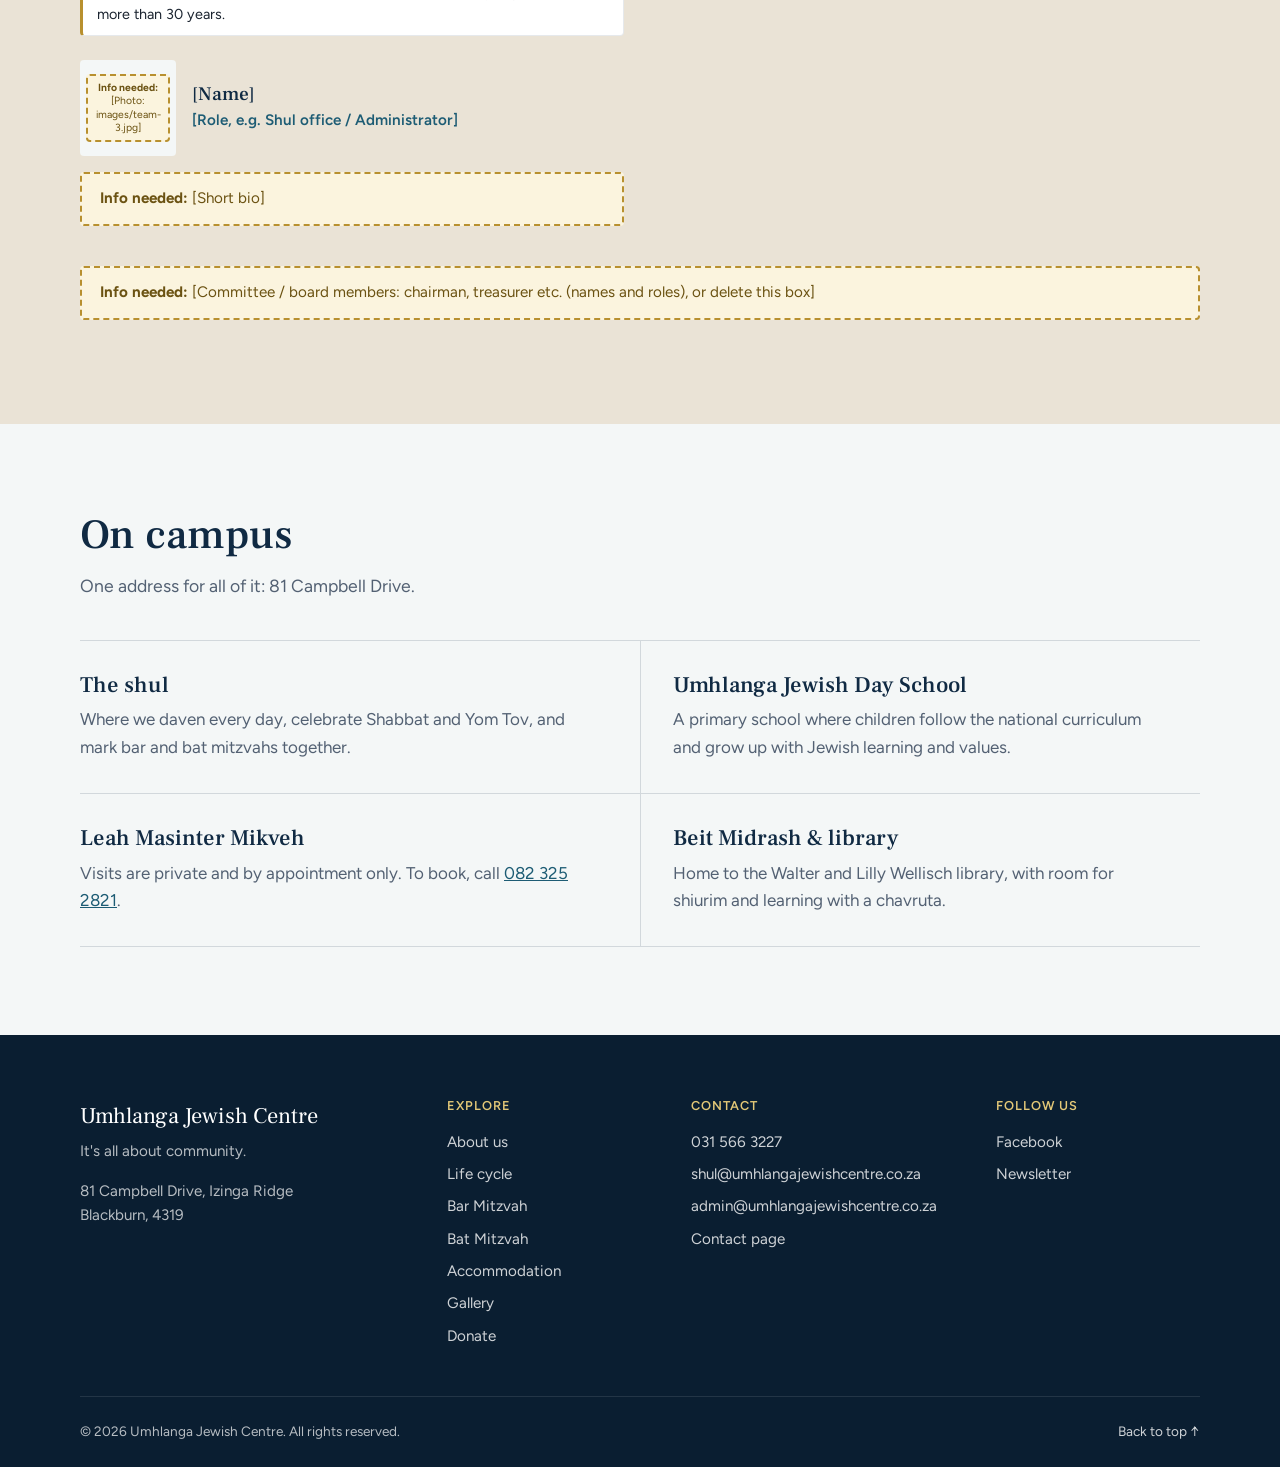
==== commit f263074e: "About page: remove Friedman cards, keep Rabbi Zekry plus two placeholders Co-Authored-By: Claude Opu" ====
--- a/about.html
+++ b/about.html
@@ -95,19 +95,6 @@
         <h2>Our rabbi and team</h2>
         <p class="section-lead">The people who keep the shul running day to day.</p>
         <div class="team-grid">
-          <!-- TODO: confirm his title with the office. Wikipedia says "Rabbi", the SA Jewish Report has called him "Rev". -->
-          <article class="team-member">
-            <div class="team-photo"><span class="info-needed"><strong>Info needed:</strong> [Photo: team-friedman.jpg]</span></div>
-            <h3>Rabbi Gilad Friedman</h3>
-            <p class="team-role">Rabbi</p>
-            <div class="bio-boxes">
-              <div class="bio-box">
-                <span class="bio-label">At the UJC</span>
-                <p>Leads the Umhlanga Jewish Centre community and its shul on Izinga Ridge.</p>
-              </div>
-            </div>
-            <div class="info-needed"><strong>Info needed:</strong> [Short bio: background, studies, when he joined the UJC, family]</div>
-          </article>
           <article class="team-member">
             <div class="team-photo has-photo"><img src="images/team-rabbi.jpg" alt="Rabbi Zekry" loading="lazy"></div>
             <h3>Rabbi Zekry</h3>
@@ -137,8 +124,8 @@
           </article>
           <article class="team-member">
             <div class="team-photo"><span class="info-needed"><strong>Info needed:</strong> [Photo: images/team-2.jpg]</span></div>
-            <h3>Rebbetzin Friedman</h3>
-            <p class="team-role">Rebbetzin</p>
+            <h3>[Name]</h3>
+            <p class="team-role">[Role, e.g. Rabbi / Rebbetzin / Chazzan]</p>
             <div class="info-needed"><strong>Info needed:</strong> [Short bio]</div>
           </article>
           <article class="team-member">
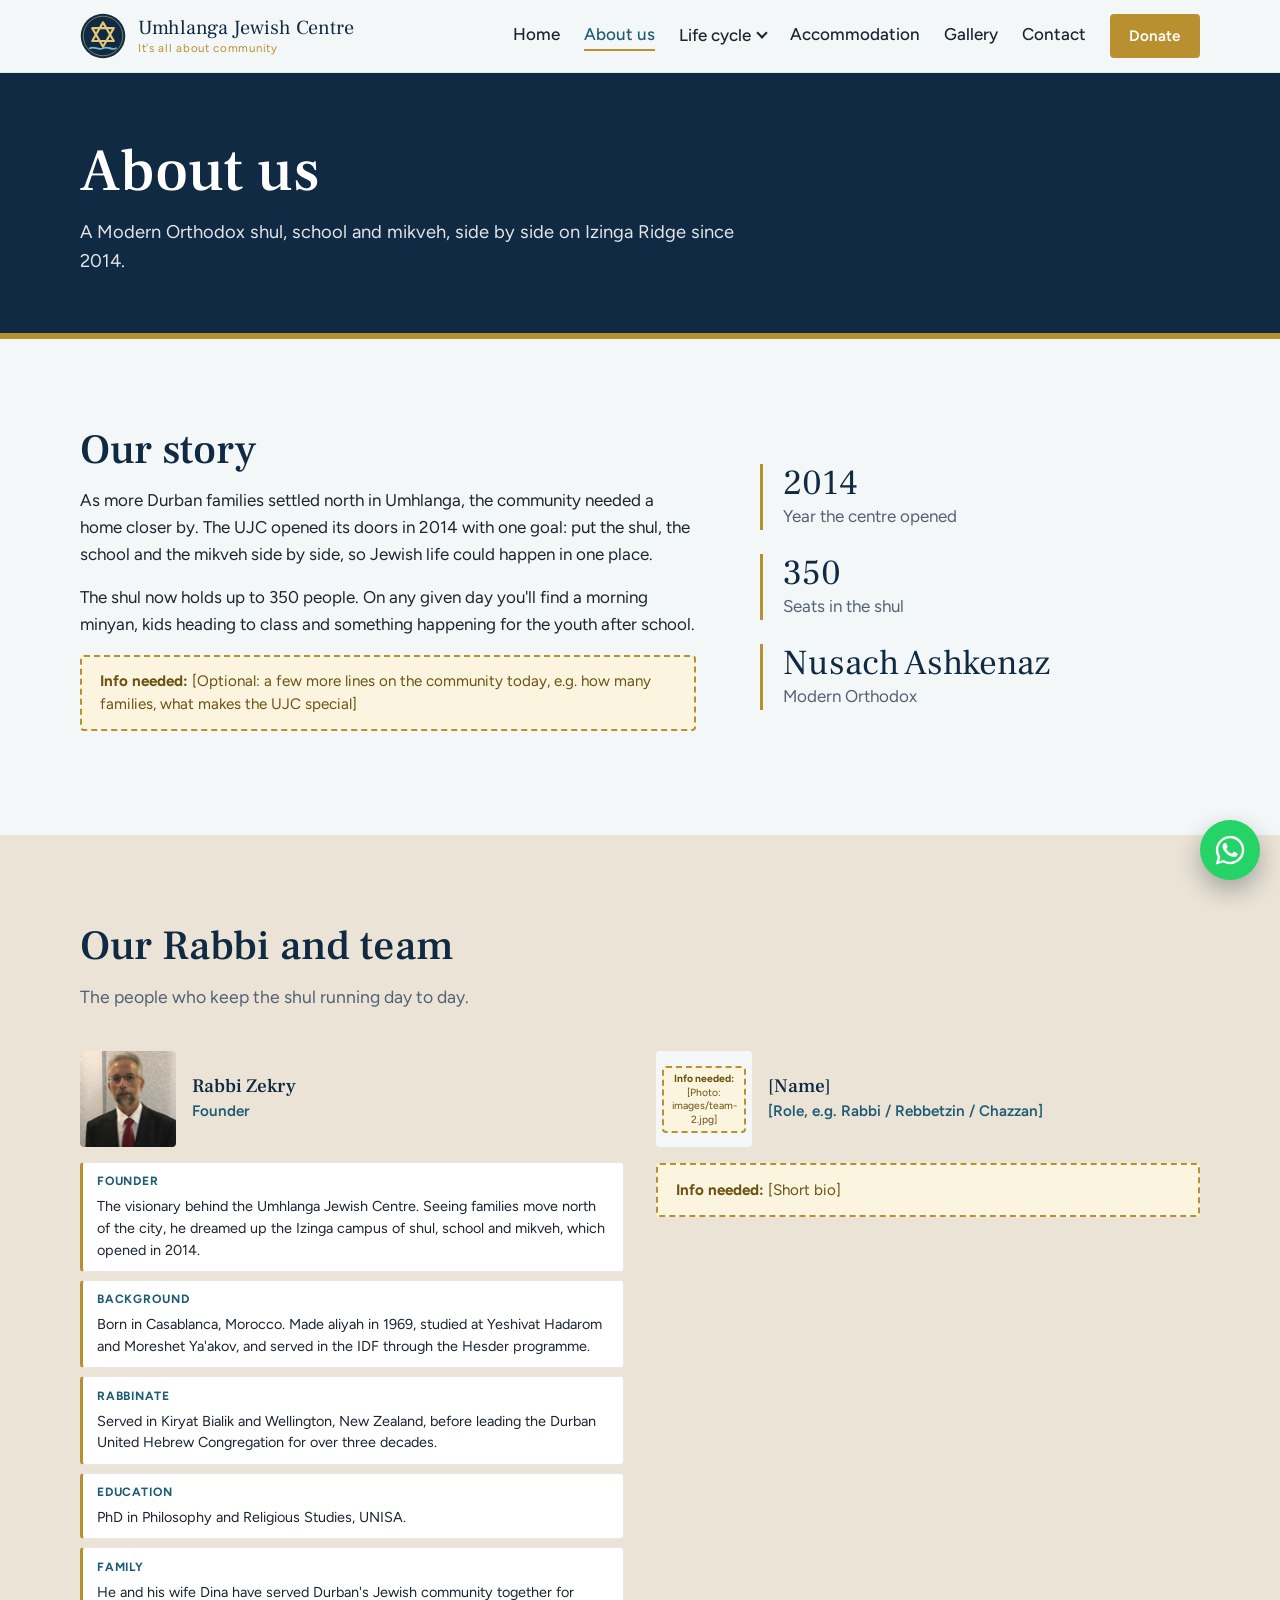
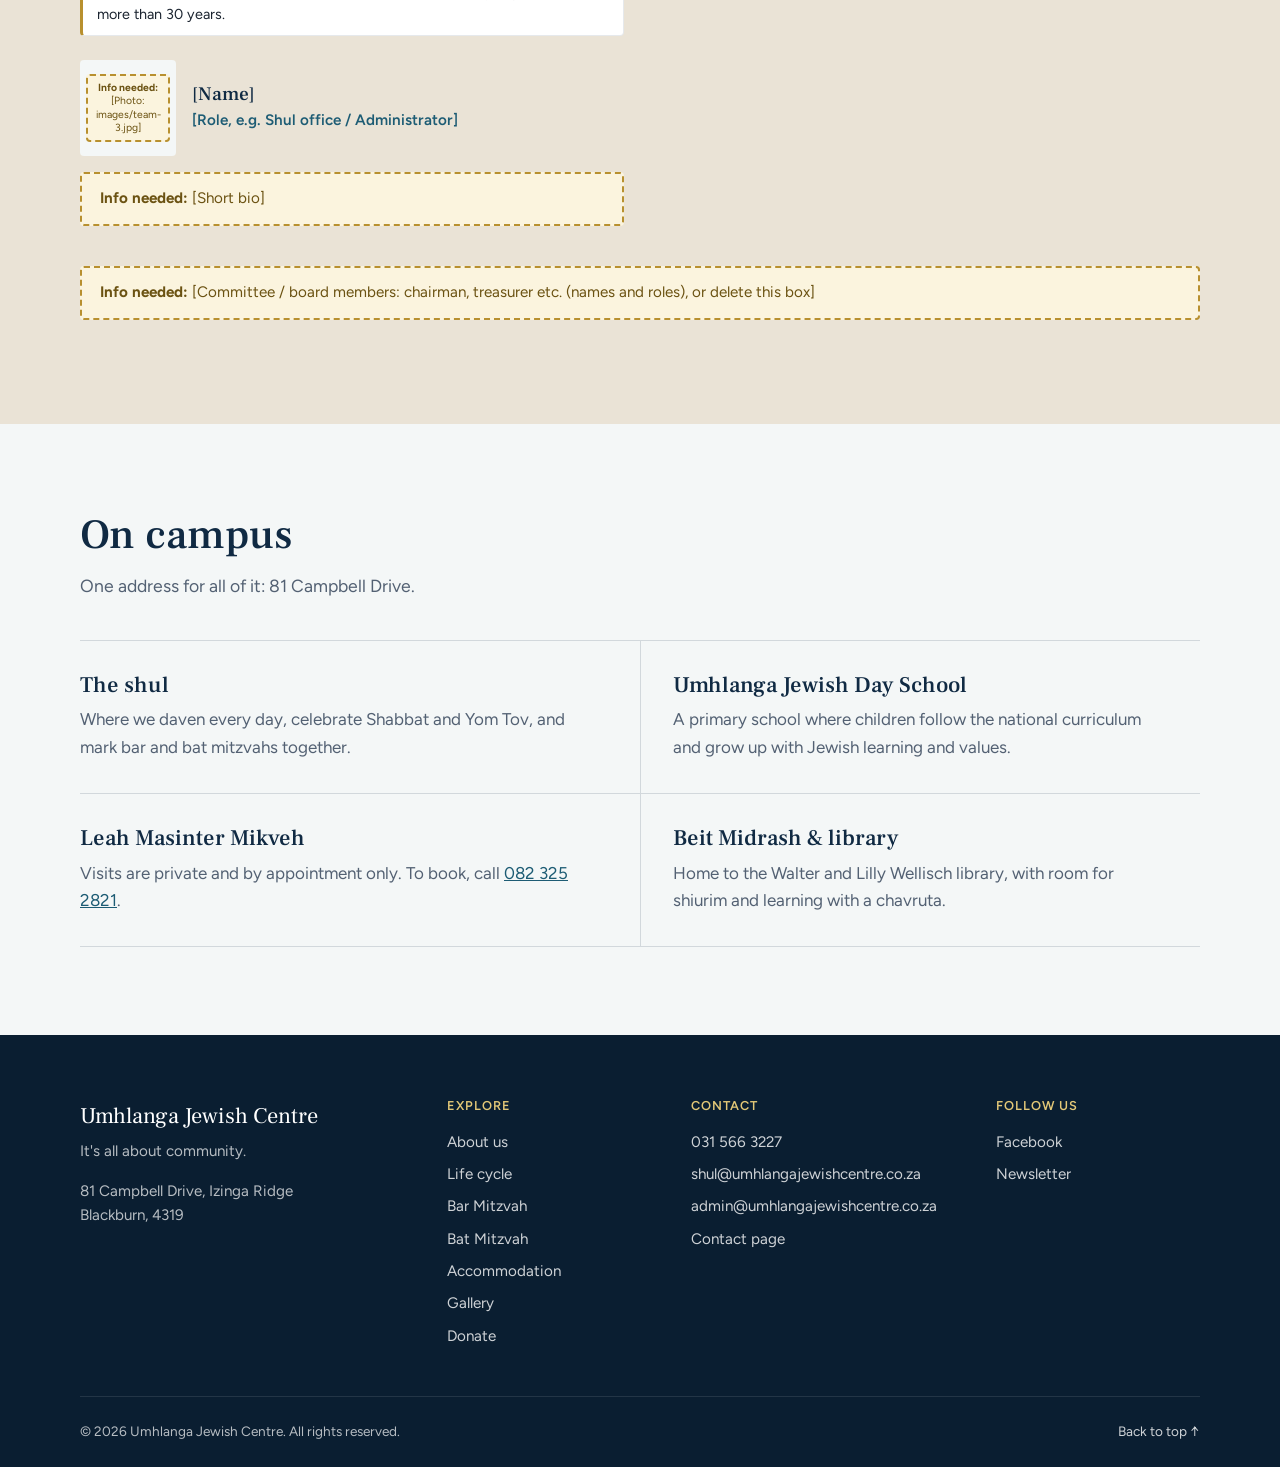
==== commit ec860591: "Capitalise Rabbi in About page team heading Co-Authored-By: Claude Opus 5.5 <noreply@anthropic.com> " ====
--- a/about.html
+++ b/about.html
@@ -4,7 +4,7 @@
   <meta charset="UTF-8">
   <meta name="viewport" content="width=device-width, initial-scale=1, viewport-fit=cover">
   <title>About us | Umhlanga Jewish Centre</title>
-  <meta name="description" content="The story of the Umhlanga Jewish Centre, our rabbi and team, and what's on our Izinga Ridge campus.">
+  <meta name="description" content="The story of the Umhlanga Jewish Centre, our Rabbi and team, and what's on our Izinga Ridge campus.">
   <meta name="theme-color" content="#F4F7F7">
 
   <!-- Favicon -->
@@ -16,7 +16,7 @@
   <meta property="og:type" content="website">
   <meta property="og:site_name" content="Umhlanga Jewish Centre">
   <meta property="og:title" content="About us | Umhlanga Jewish Centre">
-  <meta property="og:description" content="The story of the Umhlanga Jewish Centre, our rabbi and team, and what's on our Izinga Ridge campus.">
+  <meta property="og:description" content="The story of the Umhlanga Jewish Centre, our Rabbi and team, and what's on our Izinga Ridge campus.">
   <meta property="og:url" content="https://www.umhlangajewishcentre.co.za/about.html">
   <meta property="og:image" content="https://www.umhlangajewishcentre.co.za/images/og-image.jpg">
   <meta property="og:image:width" content="1200">
@@ -92,7 +92,7 @@
 
     <section class="section section-sand">
       <div class="container">
-        <h2>Our rabbi and team</h2>
+        <h2>Our Rabbi and team</h2>
         <p class="section-lead">The people who keep the shul running day to day.</p>
         <div class="team-grid">
           <article class="team-member">
